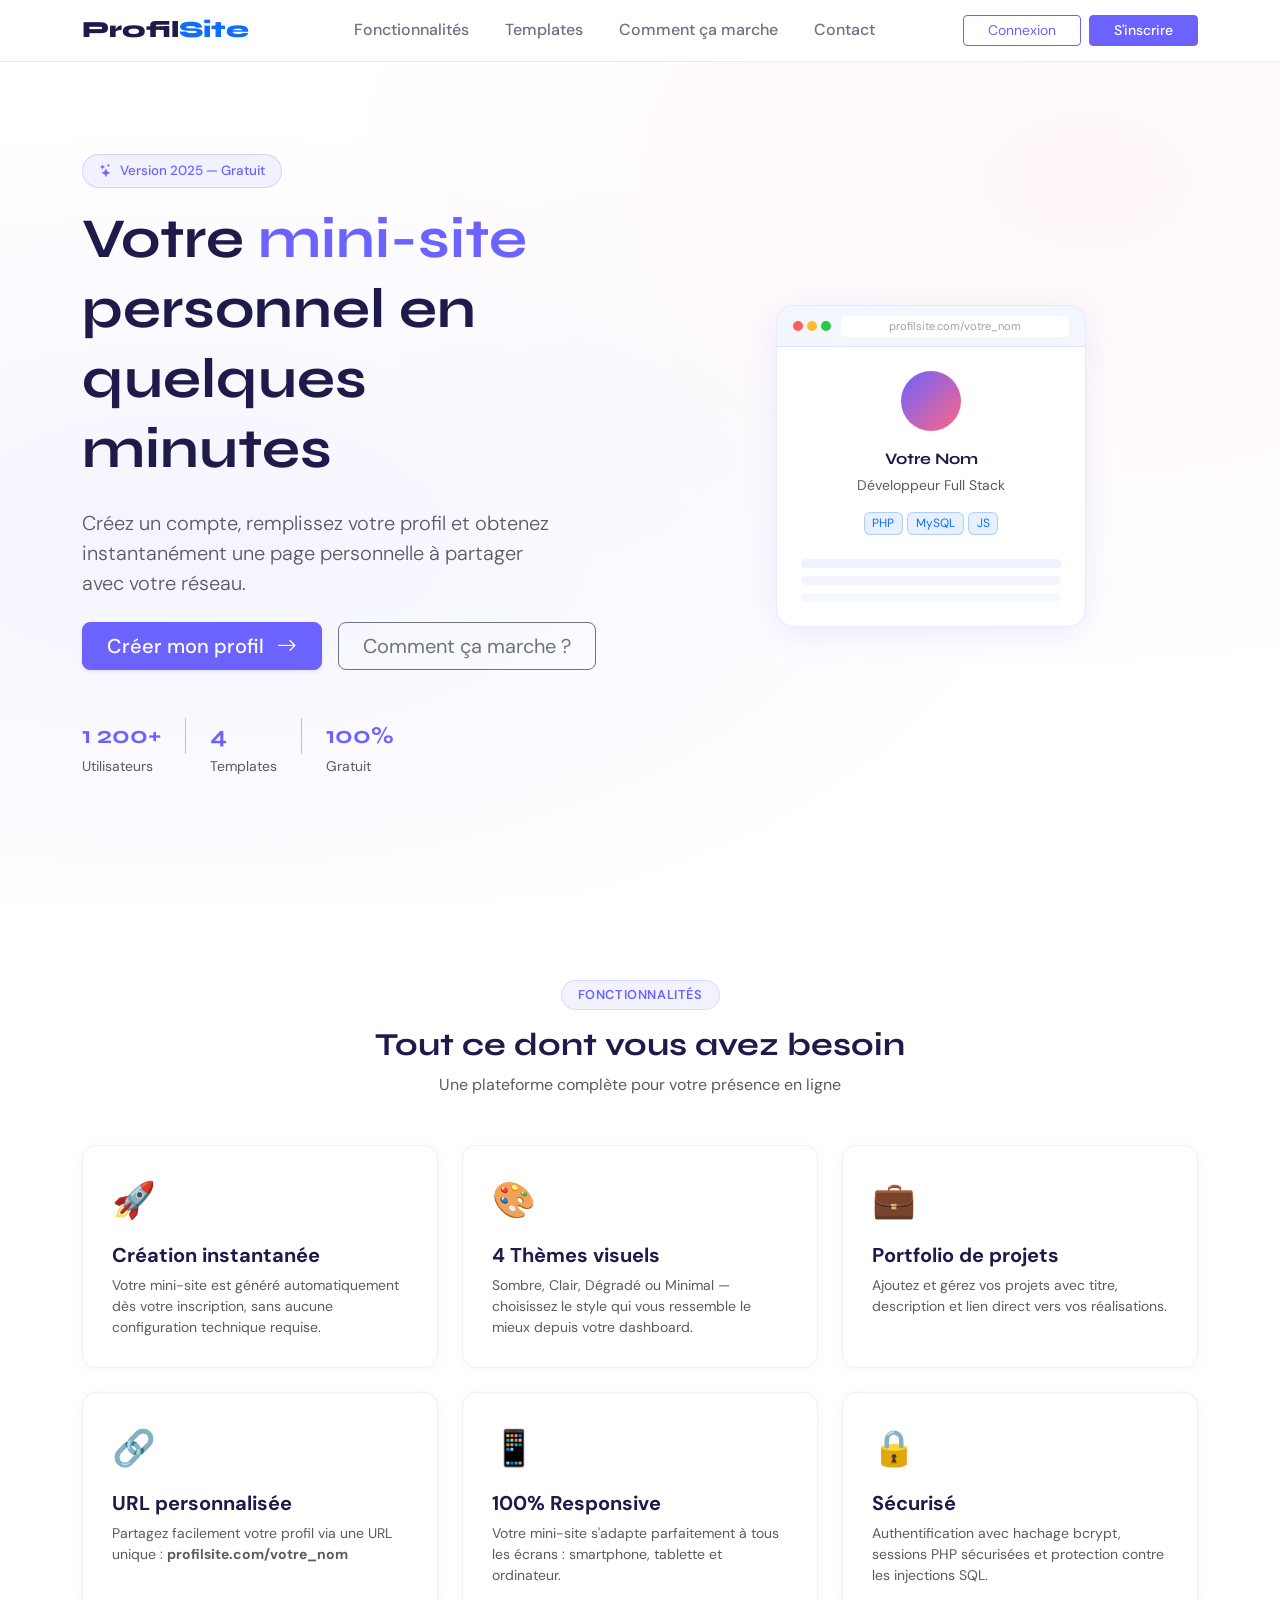
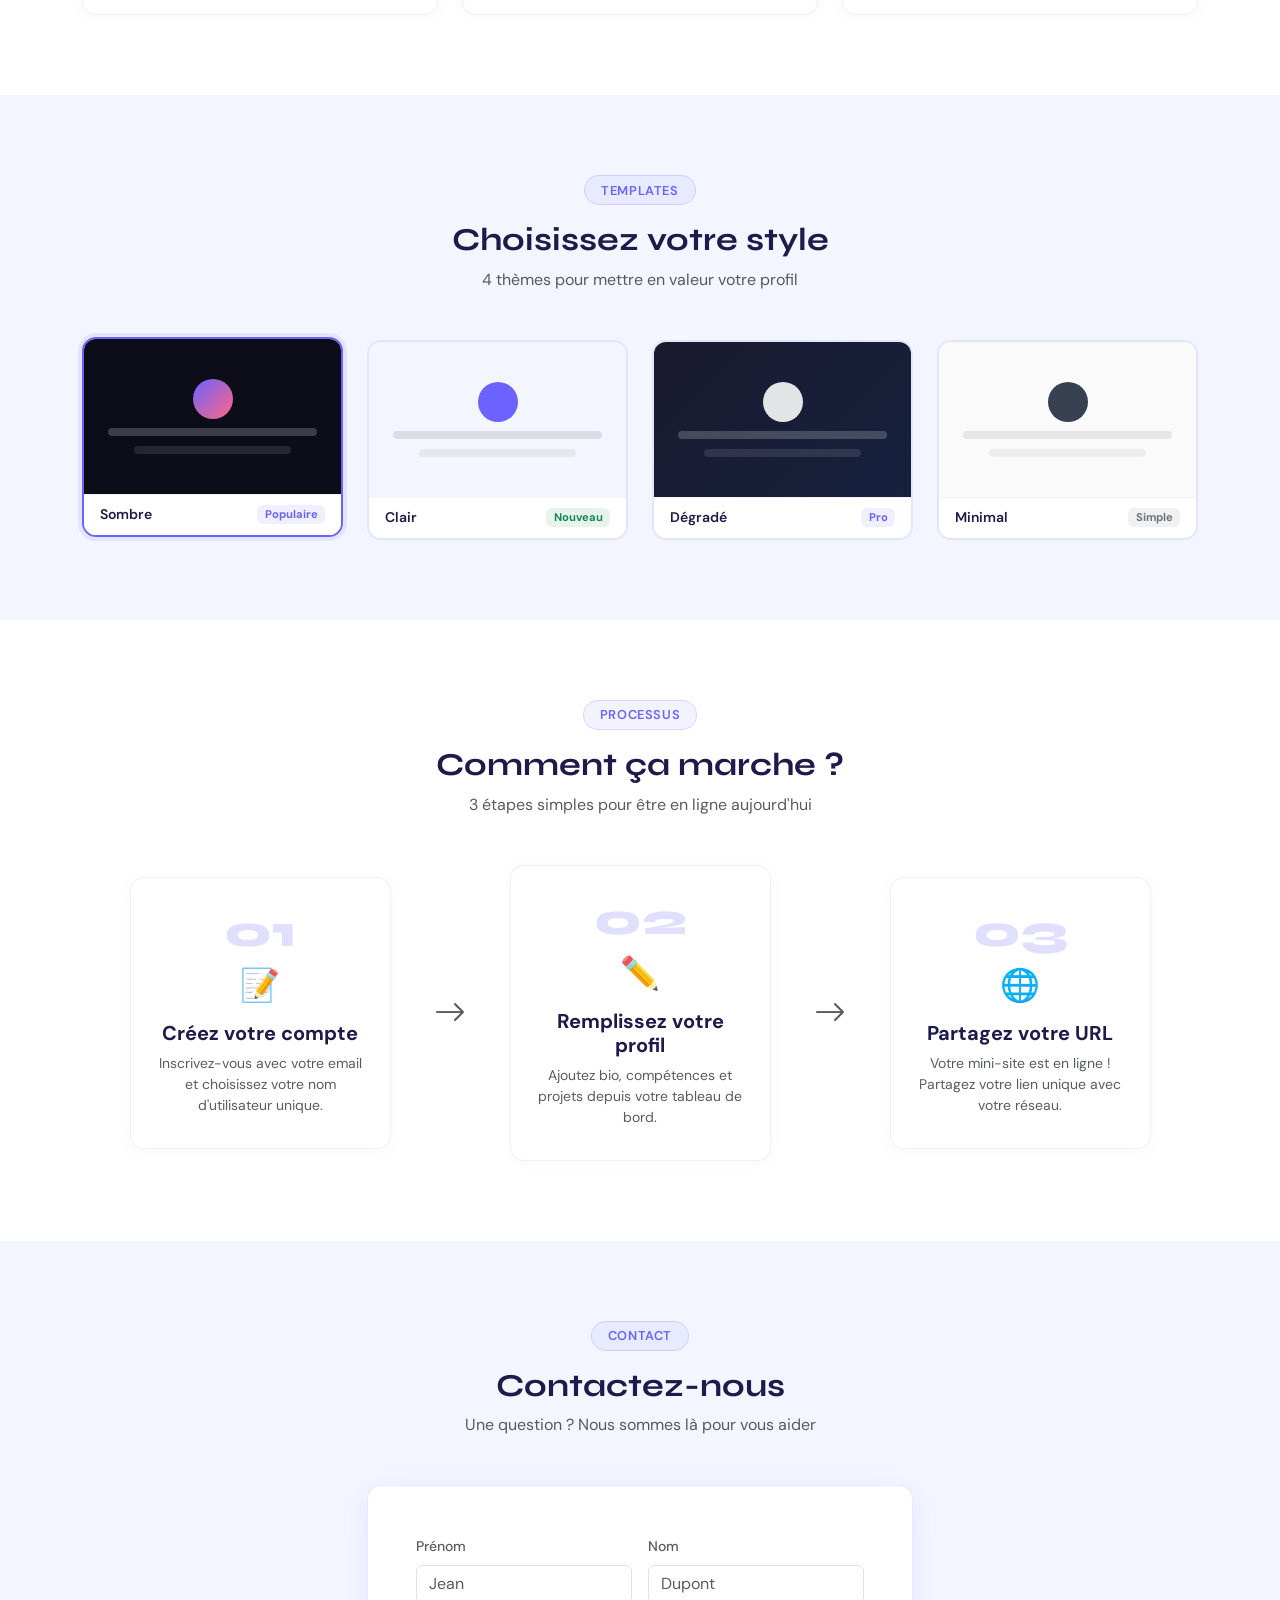
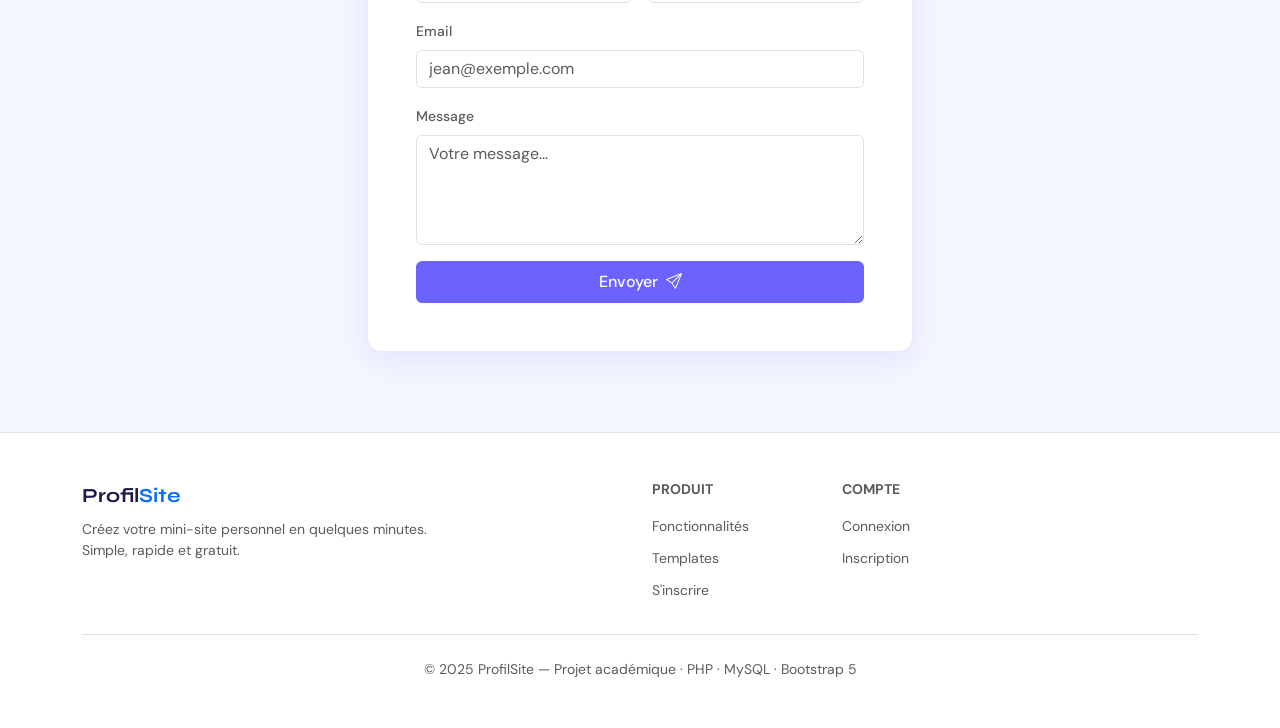
==== frontend/index.html @ 53a65837 "Profilsite" ====
<!DOCTYPE html>
<html lang="fr">
<head>
    <meta charset="UTF-8"/>
    <meta name="viewport" content="width=device-width, initial-scale=1.0"/>
    <title>ProfilSite — Créez votre mini-site personnel</title>

    <!-- Bootstrap 5.3 -->
    <link href="https://cdn.jsdelivr.net/npm/bootstrap@5.3.2/dist/css/bootstrap.min.css" rel="stylesheet"/>
    <!-- Bootstrap Icons -->
    <link href="https://cdn.jsdelivr.net/npm/bootstrap-icons@1.11.3/font/bootstrap-icons.css" rel="stylesheet"/>
    <!-- Google Fonts -->
    <link href="https://fonts.googleapis.com/css2?family=Syne:wght@600;700;800&family=DM+Sans:wght@300;400;500&display=swap" rel="stylesheet"/>
    <!-- Styles personnalisés -->
    <link rel="stylesheet" href="css/style.css"/>
</head>
<body>

<!-- ============================================================
     BARRE DE NAVIGATION
     ============================================================ -->
<nav class="navbar navbar-expand-lg fixed-top" id="navbar">
    <div class="container">

        <a class="navbar-brand font-display" href="index.html">
            Profil<span class="text-primary">Site</span>
        </a>

        <button class="navbar-toggler border-0 shadow-none" type="button"
                data-bs-toggle="collapse" data-bs-target="#navMenu"
                aria-label="Menu">
            <i class="bi bi-list fs-2"></i>
        </button>

        <div class="collapse navbar-collapse" id="navMenu">
            <ul class="navbar-nav mx-auto gap-lg-1">
                <li class="nav-item">
                    <a class="nav-link px-3" href="#fonctionnalites">Fonctionnalités</a>
                </li>
                <li class="nav-item">
                    <a class="nav-link px-3" href="#templates">Templates</a>
                </li>
                <li class="nav-item">
                    <a class="nav-link px-3" href="#comment">Comment ça marche</a>
                </li>
                <li class="nav-item">
                    <a class="nav-link px-3" href="#contact">Contact</a>
                </li>
            </ul>
            <div class="d-flex gap-2 mt-3 mt-lg-0">
                <a href="login.php"    class="btn btn-outline-primary btn-sm px-4">Connexion</a>
                <a href="register.php" class="btn btn-primary          btn-sm px-4">S'inscrire</a>
            </div>
        </div>

    </div>
</nav>

<!-- ============================================================
     SECTION HÉRO
     ============================================================ -->
<section class="hero-section d-flex align-items-center" id="accueil">
    <div class="container">
        <div class="row align-items-center g-5">

            <!-- Texte gauche -->
            <div class="col-lg-6">
                <span class="hero-badge mb-3 d-inline-flex">
                    <i class="bi bi-stars me-2"></i> Version 2025 — Gratuit
                </span>

                <h1 class="display-4 fw-bold font-display mb-4 lh-sm">
                    Votre <em>mini-site</em><br/>personnel en quelques minutes
                </h1>

                <p class="lead text-muted mb-4" style="max-width:480px;">
                    Créez un compte, remplissez votre profil et obtenez instantanément
                    une page personnelle à partager avec votre réseau.
                </p>

                <div class="d-flex gap-3 flex-wrap mb-5">
                    <a href="register.php" class="btn btn-primary btn-lg px-4 shadow-sm">
                        Créer mon profil <i class="bi bi-arrow-right ms-2"></i>
                    </a>
                    <a href="#comment" class="btn btn-outline-secondary btn-lg px-4">
                        Comment ça marche ?
                    </a>
                </div>

                <!-- Statistiques rapides -->
                <div class="d-flex align-items-center gap-4 flex-wrap">
                    <div>
                        <div class="fw-bold fs-4 font-display" style="color:var(--ps-primary);">1 200+</div>
                        <small class="text-muted">Utilisateurs</small>
                    </div>
                    <div class="vr opacity-25" style="height:36px;"></div>
                    <div>
                        <div class="fw-bold fs-4 font-display" style="color:var(--ps-primary);">4</div>
                        <small class="text-muted">Templates</small>
                    </div>
                    <div class="vr opacity-25" style="height:36px;"></div>
                    <div>
                        <div class="fw-bold fs-4 font-display" style="color:var(--ps-primary);">100%</div>
                        <small class="text-muted">Gratuit</small>
                    </div>
                </div>
            </div>

            <!-- Maquette animée droite -->
            <div class="col-lg-6 d-none d-lg-flex justify-content-center">
                <div class="mockup-card">
                    <!-- Barre du navigateur -->
                    <div class="mockup-topbar">
                        <span class="dot dot-red"></span>
                        <span class="dot dot-yellow"></span>
                        <span class="dot dot-green"></span>
                        <span class="mockup-url">profilsite.com/votre_nom</span>
                    </div>
                    <!-- Contenu simulé du profil -->
                    <div class="p-4 text-center">
                        <div class="mockup-avatar mb-3"></div>
                        <div class="fw-bold font-display mb-1">Votre Nom</div>
                        <div class="text-muted small mb-3">Développeur Full Stack</div>
                        <div class="d-flex gap-1 justify-content-center flex-wrap mb-4">
                            <span class="badge bg-primary bg-opacity-10 text-primary border border-primary border-opacity-25 fw-normal">PHP</span>
                            <span class="badge bg-primary bg-opacity-10 text-primary border border-primary border-opacity-25 fw-normal">MySQL</span>
                            <span class="badge bg-primary bg-opacity-10 text-primary border border-primary border-opacity-25 fw-normal">JS</span>
                        </div>
                        <div class="mockup-bar mb-2"></div>
                        <div class="mockup-bar mb-2 opacity-75"></div>
                        <div class="mockup-bar opacity-50"></div>
                    </div>
                </div>
            </div>

        </div>
    </div>
</section>

<!-- ============================================================
     SECTION FONCTIONNALITÉS
     ============================================================ -->
<section class="py-section" id="fonctionnalites">
    <div class="container">

        <div class="text-center mb-5">
            <span class="section-tag">Fonctionnalités</span>
            <h2 class="fw-bold font-display mt-3 mb-2">Tout ce dont vous avez besoin</h2>
            <p class="text-muted">Une plateforme complète pour votre présence en ligne</p>
        </div>

        <div class="row g-4">
            <div class="col-md-6 col-lg-4">
                <div class="feature-card h-100">
                    <span class="feature-icon">🚀</span>
                    <h5 class="fw-bold mb-2">Création instantanée</h5>
                    <p class="text-muted small mb-0">
                        Votre mini-site est généré automatiquement dès votre inscription,
                        sans aucune configuration technique requise.
                    </p>
                </div>
            </div>
            <div class="col-md-6 col-lg-4">
                <div class="feature-card h-100">
                    <span class="feature-icon">🎨</span>
                    <h5 class="fw-bold mb-2">4 Thèmes visuels</h5>
                    <p class="text-muted small mb-0">
                        Sombre, Clair, Dégradé ou Minimal — choisissez le style
                        qui vous ressemble le mieux depuis votre dashboard.
                    </p>
                </div>
            </div>
            <div class="col-md-6 col-lg-4">
                <div class="feature-card h-100">
                    <span class="feature-icon">💼</span>
                    <h5 class="fw-bold mb-2">Portfolio de projets</h5>
                    <p class="text-muted small mb-0">
                        Ajoutez et gérez vos projets avec titre, description
                        et lien direct vers vos réalisations.
                    </p>
                </div>
            </div>
            <div class="col-md-6 col-lg-4">
                <div class="feature-card h-100">
                    <span class="feature-icon">🔗</span>
                    <h5 class="fw-bold mb-2">URL personnalisée</h5>
                    <p class="text-muted small mb-0">
                        Partagez facilement votre profil via une URL unique :
                        <strong>profilsite.com/votre_nom</strong>
                    </p>
                </div>
            </div>
            <div class="col-md-6 col-lg-4">
                <div class="feature-card h-100">
                    <span class="feature-icon">📱</span>
                    <h5 class="fw-bold mb-2">100% Responsive</h5>
                    <p class="text-muted small mb-0">
                        Votre mini-site s'adapte parfaitement à tous les écrans :
                        smartphone, tablette et ordinateur.
                    </p>
                </div>
            </div>
            <div class="col-md-6 col-lg-4">
                <div class="feature-card h-100">
                    <span class="feature-icon">🔒</span>
                    <h5 class="fw-bold mb-2">Sécurisé</h5>
                    <p class="text-muted small mb-0">
                        Authentification avec hachage bcrypt, sessions PHP sécurisées
                        et protection contre les injections SQL.
                    </p>
                </div>
            </div>
        </div>

    </div>
</section>

<!-- ============================================================
     SECTION TEMPLATES
     ============================================================ -->
<section class="py-section bg-light-ps" id="templates">
    <div class="container">

        <div class="text-center mb-5">
            <span class="section-tag">Templates</span>
            <h2 class="fw-bold font-display mt-3 mb-2">Choisissez votre style</h2>
            <p class="text-muted">4 thèmes pour mettre en valeur votre profil</p>
        </div>

        <div class="row g-4 justify-content-center">

            <!-- Thème Sombre -->
            <div class="col-6 col-md-3">
                <div class="template-card active">
                    <div class="tpl-preview" style="background:#0D0D1A;">
                        <div class="tpl-dot" style="background:linear-gradient(135deg,#6C63FF,#FF6584);"></div>
                        <div class="tpl-line" style="background:rgba(255,255,255,0.2);"></div>
                        <div class="tpl-line w-75" style="background:rgba(255,255,255,0.1);"></div>
                    </div>
                    <div class="template-footer">
                        <span class="fw-semibold small">Sombre</span>
                        <span class="badge" style="background:rgba(108,99,255,.1);color:#6C63FF;font-size:.7rem;">Populaire</span>
                    </div>
                </div>
            </div>

            <!-- Thème Clair -->
            <div class="col-6 col-md-3">
                <div class="template-card">
                    <div class="tpl-preview" style="background:#F4F6FF;">
                        <div class="tpl-dot" style="background:#6C63FF;"></div>
                        <div class="tpl-line" style="background:rgba(0,0,0,0.1);"></div>
                        <div class="tpl-line w-75" style="background:rgba(0,0,0,0.06);"></div>
                    </div>
                    <div class="template-footer">
                        <span class="fw-semibold small">Clair</span>
                        <span class="badge bg-success bg-opacity-10 text-success" style="font-size:.7rem;">Nouveau</span>
                    </div>
                </div>
            </div>

            <!-- Thème Dégradé -->
            <div class="col-6 col-md-3">
                <div class="template-card">
                    <div class="tpl-preview" style="background:linear-gradient(135deg,#1a1a2e,#16213e);">
                        <div class="tpl-dot" style="background:rgba(255,255,255,0.88);"></div>
                        <div class="tpl-line" style="background:rgba(255,255,255,0.2);"></div>
                        <div class="tpl-line w-75" style="background:rgba(255,255,255,0.1);"></div>
                    </div>
                    <div class="template-footer">
                        <span class="fw-semibold small">Dégradé</span>
                        <span class="badge" style="background:rgba(108,99,255,.1);color:#6C63FF;font-size:.7rem;">Pro</span>
                    </div>
                </div>
            </div>

            <!-- Thème Minimal -->
            <div class="col-6 col-md-3">
                <div class="template-card">
                    <div class="tpl-preview" style="background:#FAFAFA;">
                        <div class="tpl-dot" style="background:#374151;"></div>
                        <div class="tpl-line" style="background:rgba(0,0,0,0.08);"></div>
                        <div class="tpl-line w-75" style="background:rgba(0,0,0,0.05);"></div>
                    </div>
                    <div class="template-footer">
                        <span class="fw-semibold small">Minimal</span>
                        <span class="badge bg-secondary bg-opacity-10 text-secondary" style="font-size:.7rem;">Simple</span>
                    </div>
                </div>
            </div>

        </div>
    </div>
</section>

<!-- ============================================================
     SECTION COMMENT ÇA MARCHE
     ============================================================ -->
<section class="py-section" id="comment">
    <div class="container">

        <div class="text-center mb-5">
            <span class="section-tag">Processus</span>
            <h2 class="fw-bold font-display mt-3 mb-2">Comment ça marche ?</h2>
            <p class="text-muted">3 étapes simples pour être en ligne aujourd'hui</p>
        </div>

        <div class="row g-4 justify-content-center align-items-center">

            <div class="col-md-3">
                <div class="step-card">
                    <div class="step-number">01</div>
                    <span class="step-icon">📝</span>
                    <h5 class="fw-bold mb-2">Créez votre compte</h5>
                    <p class="text-muted small mb-0">
                        Inscrivez-vous avec votre email et choisissez votre
                        nom d'utilisateur unique.
                    </p>
                </div>
            </div>

            <!-- Flèche séparatrice -->
            <div class="col-md-1 text-center d-none d-md-flex justify-content-center align-items-center">
                <i class="bi bi-arrow-right fs-2 text-muted opacity-40"></i>
            </div>

            <div class="col-md-3">
                <div class="step-card">
                    <div class="step-number">02</div>
                    <span class="step-icon">✏️</span>
                    <h5 class="fw-bold mb-2">Remplissez votre profil</h5>
                    <p class="text-muted small mb-0">
                        Ajoutez bio, compétences et projets depuis
                        votre tableau de bord.
                    </p>
                </div>
            </div>

            <div class="col-md-1 text-center d-none d-md-flex justify-content-center align-items-center">
                <i class="bi bi-arrow-right fs-2 text-muted opacity-40"></i>
            </div>

            <div class="col-md-3">
                <div class="step-card">
                    <div class="step-number">03</div>
                    <span class="step-icon">🌐</span>
                    <h5 class="fw-bold mb-2">Partagez votre URL</h5>
                    <p class="text-muted small mb-0">
                        Votre mini-site est en ligne ! Partagez votre
                        lien unique avec votre réseau.
                    </p>
                </div>
            </div>

        </div>
    </div>
</section>

<!-- ============================================================
     SECTION CONTACT
     ============================================================ -->
<section class="py-section bg-light-ps" id="contact">
    <div class="container">

        <div class="text-center mb-5">
            <span class="section-tag">Contact</span>
            <h2 class="fw-bold font-display mt-3 mb-2">Contactez-nous</h2>
            <p class="text-muted">Une question ? Nous sommes là pour vous aider</p>
        </div>

        <div class="row justify-content-center">
            <div class="col-lg-6">
                <div class="contact-card p-4 p-lg-5">
                    <form id="formContact" novalidate>
                        <div class="row g-3">
                            <div class="col-sm-6">
                                <label class="form-label small fw-medium text-muted">Prénom</label>
                                <input type="text" class="form-control" placeholder="Jean" required/>
                            </div>
                            <div class="col-sm-6">
                                <label class="form-label small fw-medium text-muted">Nom</label>
                                <input type="text" class="form-control" placeholder="Dupont" required/>
                            </div>
                            <div class="col-12">
                                <label class="form-label small fw-medium text-muted">Email</label>
                                <input type="email" class="form-control"
                                       placeholder="jean@exemple.com" required/>
                            </div>
                            <div class="col-12">
                                <label class="form-label small fw-medium text-muted">Message</label>
                                <textarea class="form-control" rows="4"
                                          placeholder="Votre message..." required></textarea>
                            </div>
                            <div class="col-12">
                                <button type="submit" class="btn btn-primary w-100 py-2">
                                    Envoyer <i class="bi bi-send ms-1"></i>
                                </button>
                            </div>
                        </div>
                    </form>
                </div>
            </div>
        </div>

    </div>
</section>

<!-- ============================================================
     PIED DE PAGE
     ============================================================ -->
<footer class="py-5 bg-white border-top">
    <div class="container">
        <div class="row g-4 mb-4">
            <div class="col-lg-4">
                <div class="fw-bold fs-5 font-display mb-2">
                    Profil<span class="text-primary">Site</span>
                </div>
                <p class="text-muted small mb-0">
                    Créez votre mini-site personnel en quelques minutes.
                    Simple, rapide et gratuit.
                </p>
            </div>
            <div class="col-6 col-lg-2 offset-lg-2">
                <h6 class="fw-bold small text-uppercase text-muted mb-3">Produit</h6>
                <ul class="list-unstyled mb-0">
                    <li class="mb-2"><a href="#fonctionnalites" class="text-muted small text-decoration-none">Fonctionnalités</a></li>
                    <li class="mb-2"><a href="#templates"       class="text-muted small text-decoration-none">Templates</a></li>
                    <li class="mb-2"><a href="register.php"     class="text-muted small text-decoration-none">S'inscrire</a></li>
                </ul>
            </div>
            <div class="col-6 col-lg-2">
                <h6 class="fw-bold small text-uppercase text-muted mb-3">Compte</h6>
                <ul class="list-unstyled mb-0">
                    <li class="mb-2"><a href="login.php"    class="text-muted small text-decoration-none">Connexion</a></li>
                    <li class="mb-2"><a href="register.php" class="text-muted small text-decoration-none">Inscription</a></li>
                </ul>
            </div>
        </div>
        <div class="border-top pt-4">
            <p class="text-muted small text-center mb-0">
                © 2025 ProfilSite — Projet académique · PHP · MySQL · Bootstrap 5
            </p>
        </div>
    </div>
</footer>

<!-- Bootstrap JS Bundle -->
<script src="https://cdn.jsdelivr.net/npm/bootstrap@5.3.2/dist/js/bootstrap.bundle.min.js"></script>
<script src="js/main.js"></script>
</body>
</html>
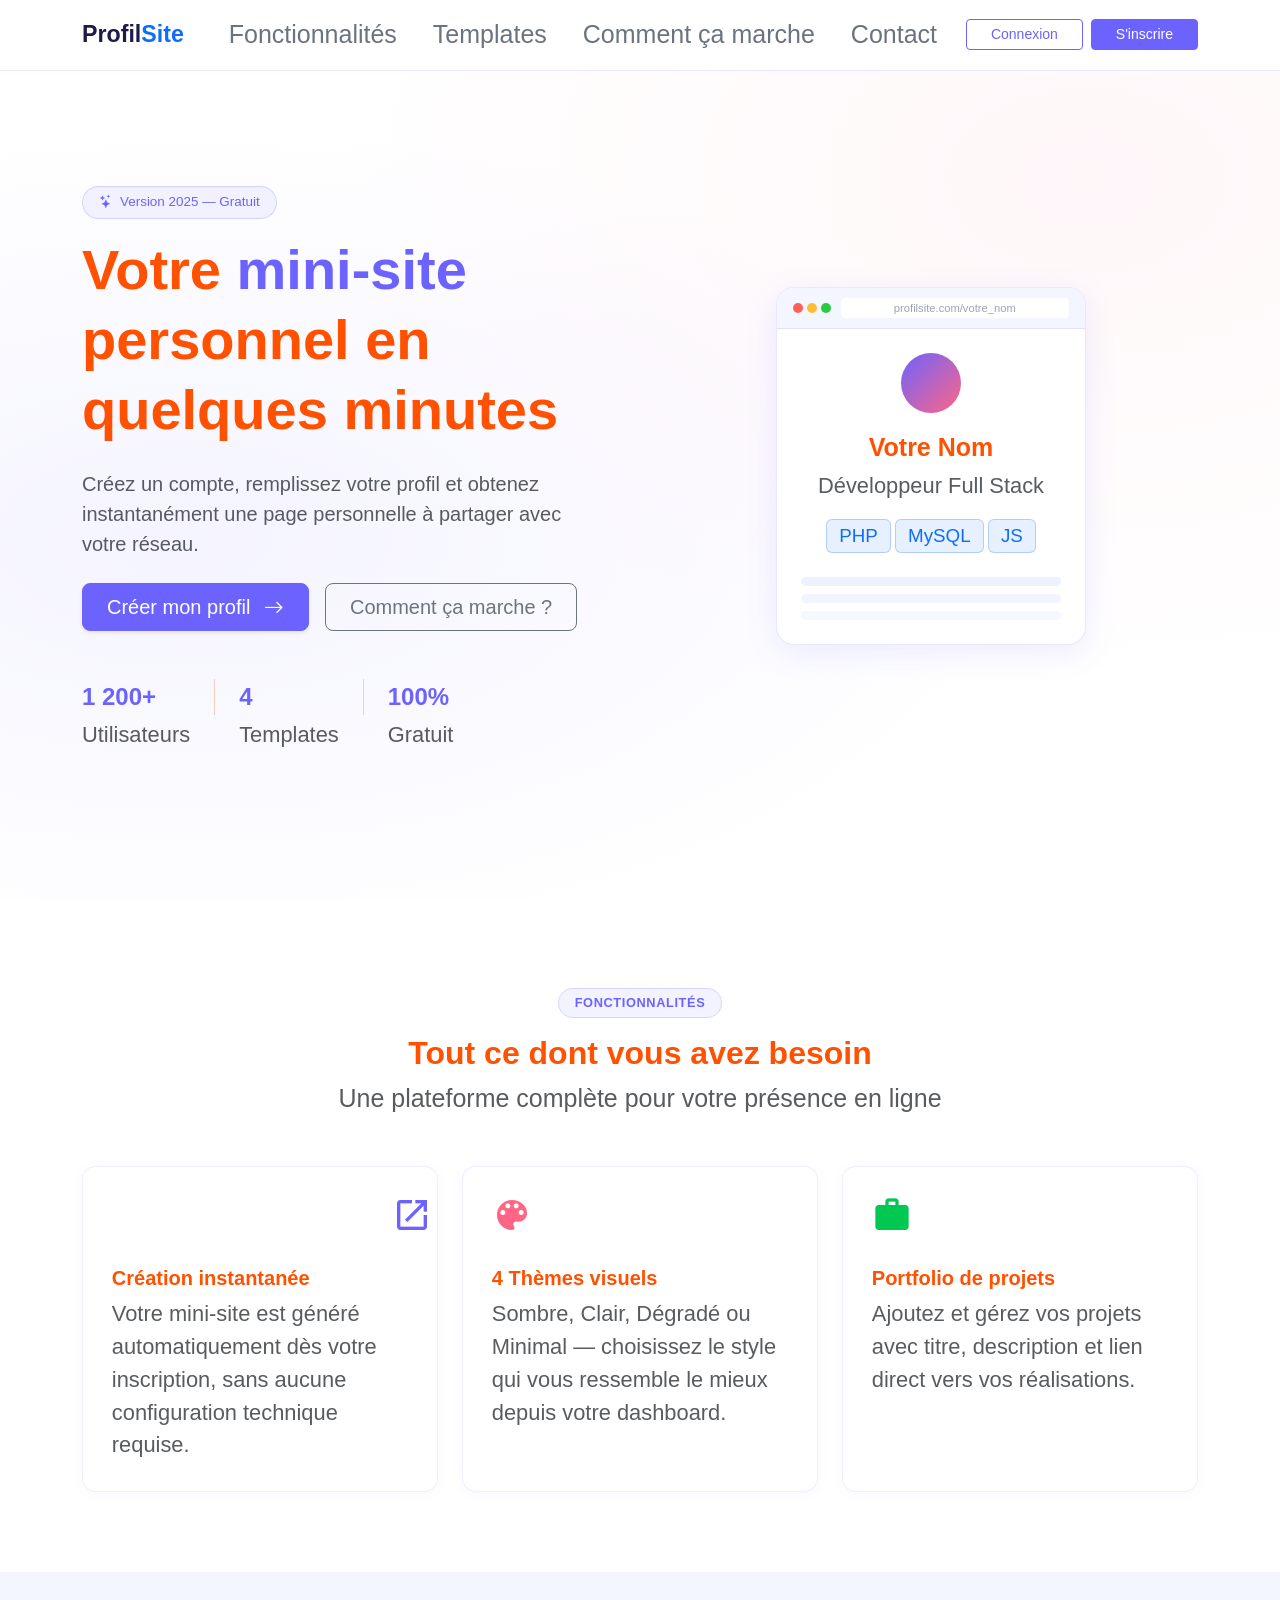
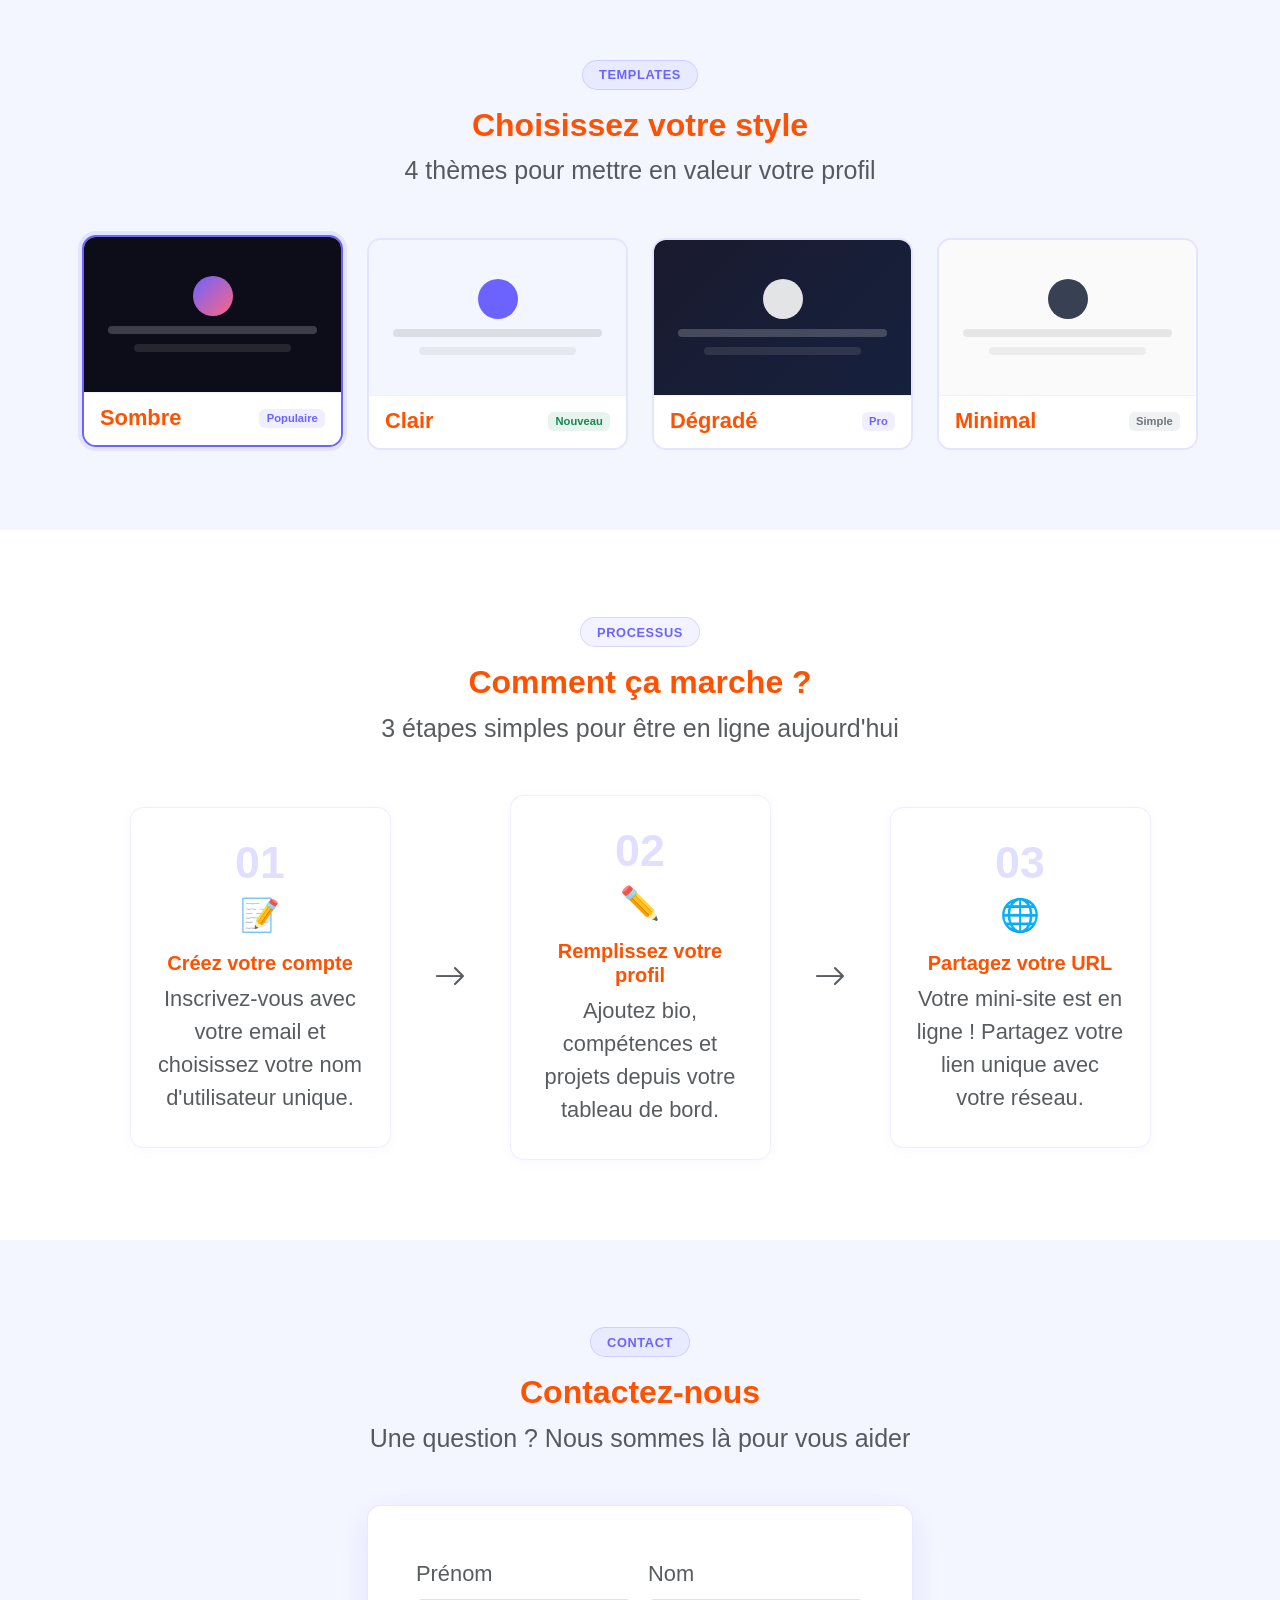
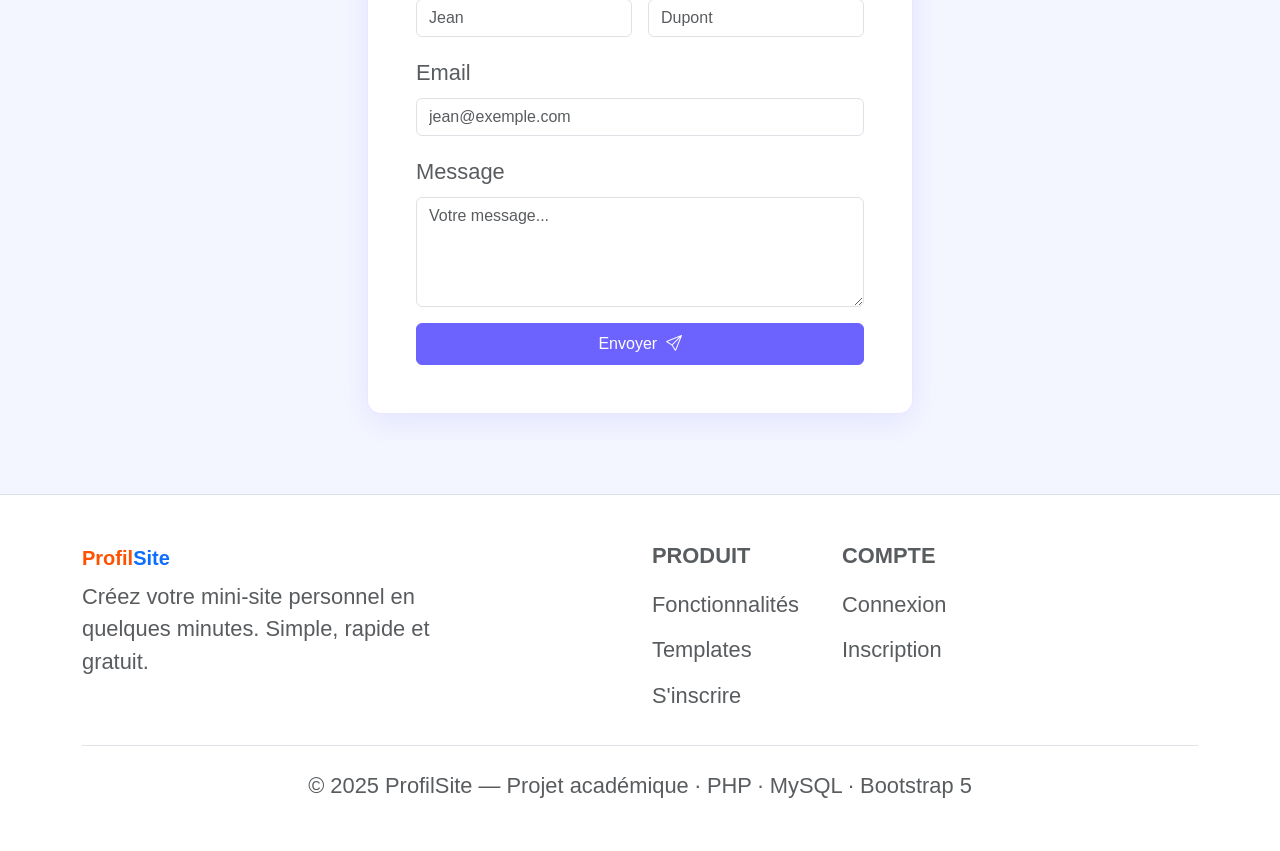
==== commit 6d1b810a: "Mise à jour du projet avec les nouvelles modifications" ====
--- a/frontend/index.html
+++ b/frontend/index.html
@@ -10,7 +10,8 @@
     <!-- Bootstrap Icons -->
     <link href="https://cdn.jsdelivr.net/npm/bootstrap-icons@1.11.3/font/bootstrap-icons.css" rel="stylesheet"/>
     <!-- Google Fonts -->
-    <link href="https://fonts.googleapis.com/css2?family=Syne:wght@600;700;800&family=DM+Sans:wght@300;400;500&display=swap" rel="stylesheet"/>
+    <link href="https://fonts.googleapis.com/css2?family=Roboto:wght@400;700&display=swap" rel="stylesheet">
+    <link href="https://fonts.googleapis.com/icon?family=Material+Icons" rel="stylesheet">
     <!-- Styles personnalisés -->
     <link rel="stylesheet" href="css/style.css"/>
 </head>
@@ -150,66 +151,44 @@
         </div>
 
         <div class="row g-4">
-            <div class="col-md-6 col-lg-4">
-                <div class="feature-card h-100">
-                    <span class="feature-icon">🚀</span>
-                    <h5 class="fw-bold mb-2">Création instantanée</h5>
-                    <p class="text-muted small mb-0">
-                        Votre mini-site est généré automatiquement dès votre inscription,
-                        sans aucune configuration technique requise.
-                    </p>
-                </div>
-            </div>
-            <div class="col-md-6 col-lg-4">
-                <div class="feature-card h-100">
-                    <span class="feature-icon">🎨</span>
-                    <h5 class="fw-bold mb-2">4 Thèmes visuels</h5>
-                    <p class="text-muted small mb-0">
-                        Sombre, Clair, Dégradé ou Minimal — choisissez le style
-                        qui vous ressemble le mieux depuis votre dashboard.
-                    </p>
-                </div>
-            </div>
-            <div class="col-md-6 col-lg-4">
-                <div class="feature-card h-100">
-                    <span class="feature-icon">💼</span>
-                    <h5 class="fw-bold mb-2">Portfolio de projets</h5>
-                    <p class="text-muted small mb-0">
-                        Ajoutez et gérez vos projets avec titre, description
-                        et lien direct vers vos réalisations.
-                    </p>
-                </div>
-            </div>
-            <div class="col-md-6 col-lg-4">
-                <div class="feature-card h-100">
-                    <span class="feature-icon">🔗</span>
-                    <h5 class="fw-bold mb-2">URL personnalisée</h5>
-                    <p class="text-muted small mb-0">
-                        Partagez facilement votre profil via une URL unique :
-                        <strong>profilsite.com/votre_nom</strong>
-                    </p>
-                </div>
-            </div>
-            <div class="col-md-6 col-lg-4">
-                <div class="feature-card h-100">
-                    <span class="feature-icon">📱</span>
-                    <h5 class="fw-bold mb-2">100% Responsive</h5>
-                    <p class="text-muted small mb-0">
-                        Votre mini-site s'adapte parfaitement à tous les écrans :
-                        smartphone, tablette et ordinateur.
-                    </p>
-                </div>
-            </div>
-            <div class="col-md-6 col-lg-4">
-                <div class="feature-card h-100">
-                    <span class="feature-icon">🔒</span>
-                    <h5 class="fw-bold mb-2">Sécurisé</h5>
-                    <p class="text-muted small mb-0">
-                        Authentification avec hachage bcrypt, sessions PHP sécurisées
-                        et protection contre les injections SQL.
-                    </p>
-                </div>
-            </div>
+           <div class="col-md-6 col-lg-4">
+    <div class="feature-card h-100">
+        <span class="feature-icon">
+            <span class="material-icons" style="font-size:40px; color:#6C63FF;">rocket_launch</span>
+        </span>
+        <h5 class="fw-bold mb-2">Création instantanée</h5>
+        <p class="text-muted small mb-0">
+            Votre mini-site est généré automatiquement dès votre inscription,
+            sans aucune configuration technique requise.
+        </p>
+    </div>
+</div>
+
+<div class="col-md-6 col-lg-4">
+    <div class="feature-card h-100">
+        <span class="feature-icon">
+            <span class="material-icons" style="font-size:40px; color:#FF6584;">palette</span>
+        </span>
+        <h5 class="fw-bold mb-2">4 Thèmes visuels</h5>
+        <p class="text-muted small mb-0">
+            Sombre, Clair, Dégradé ou Minimal — choisissez le style
+            qui vous ressemble le mieux depuis votre dashboard.
+        </p>
+    </div>
+</div>
+
+<div class="col-md-6 col-lg-4">
+    <div class="feature-card h-100">
+        <span class="feature-icon">
+            <span class="material-icons" style="font-size:40px; color:#00C851;">work</span>
+        </span>
+        <h5 class="fw-bold mb-2">Portfolio de projets</h5>
+        <p class="text-muted small mb-0">
+            Ajoutez et gérez vos projets avec titre, description
+            et lien direct vers vos réalisations.
+        </p>
+    </div>
+</div>
         </div>
 
     </div>
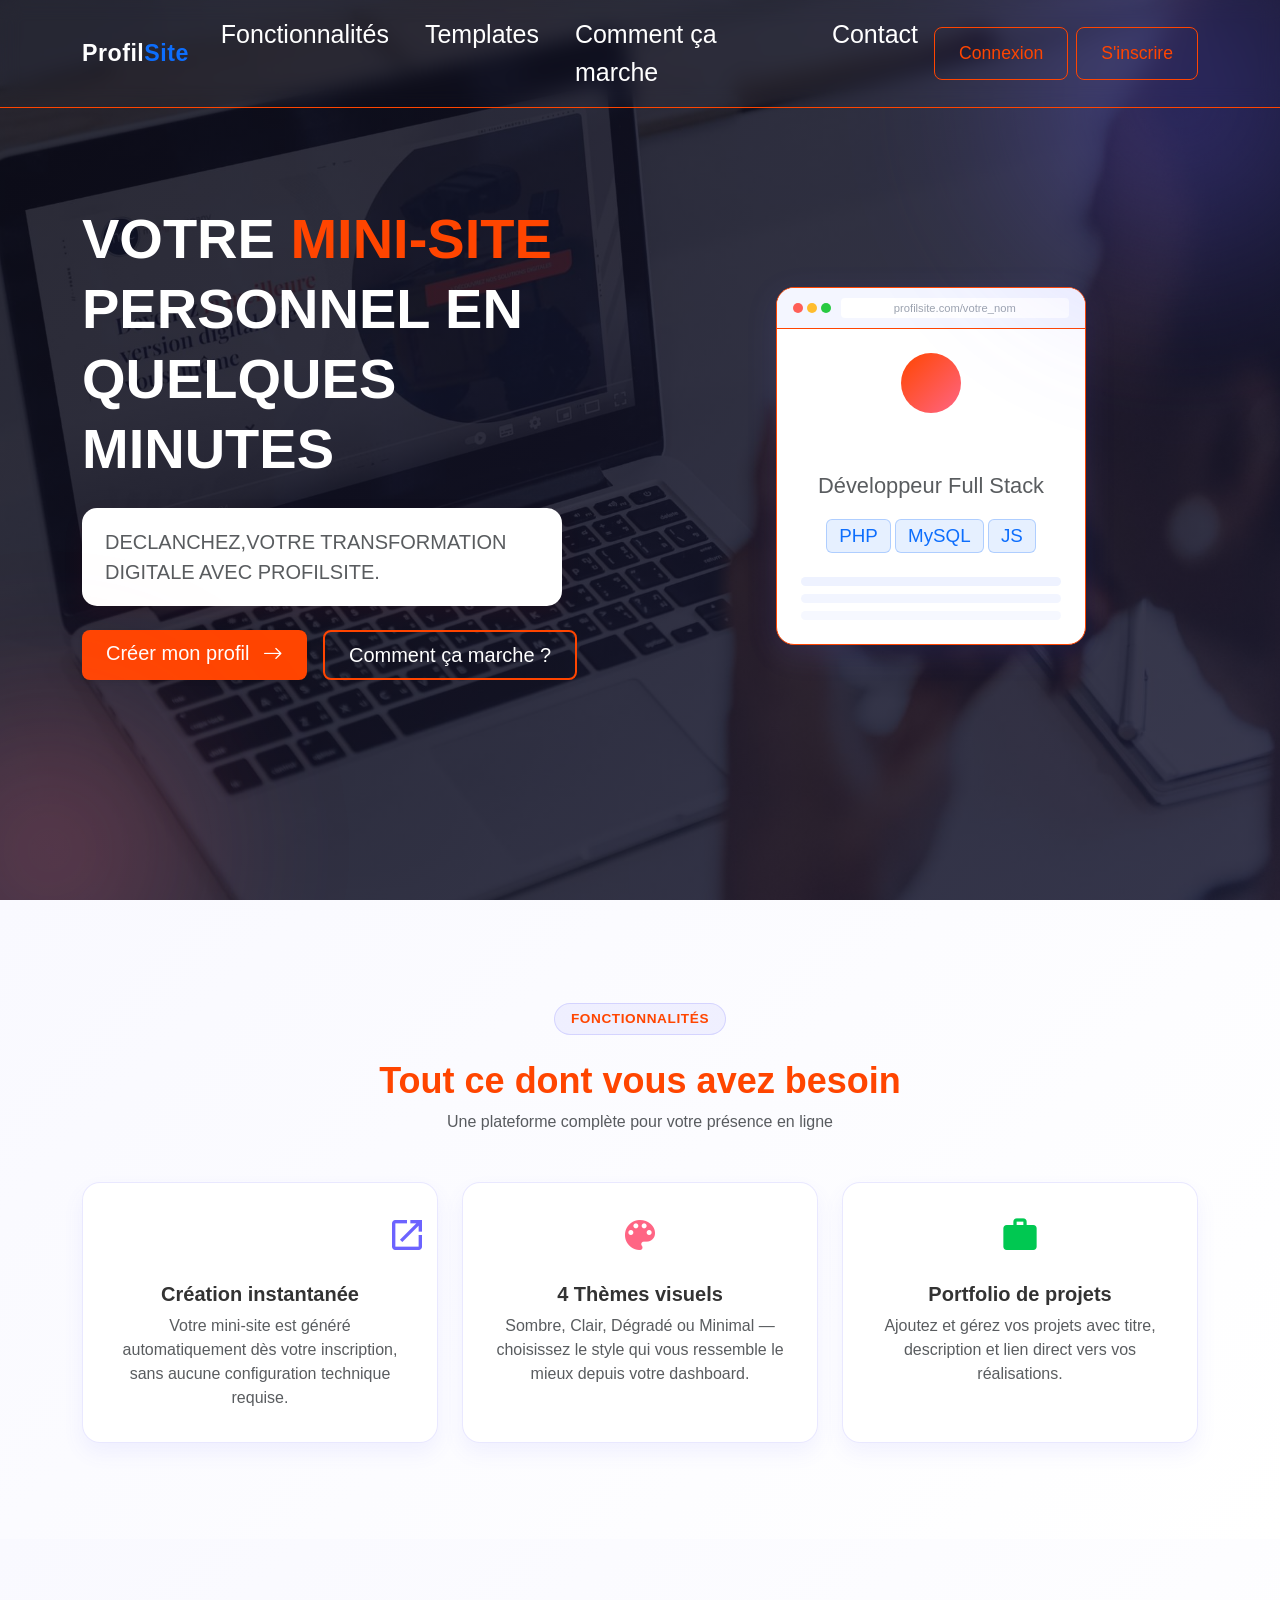
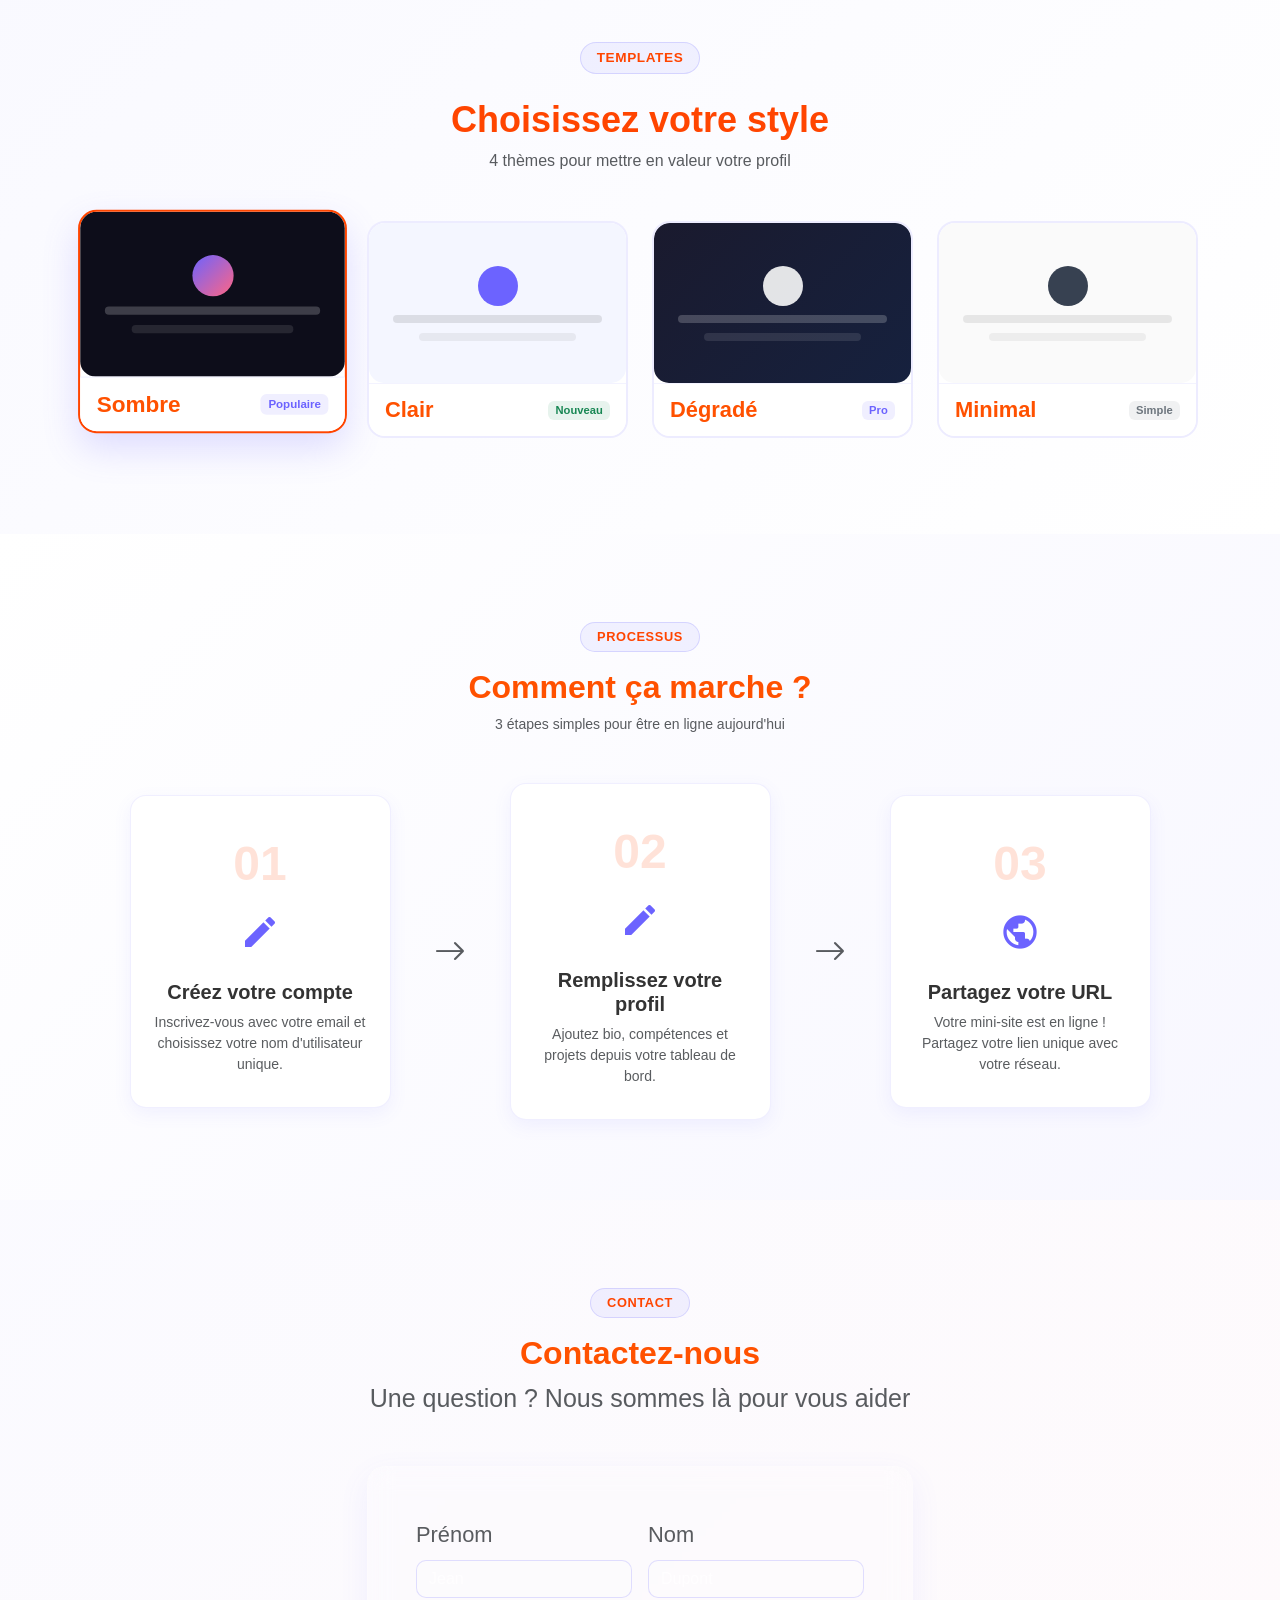
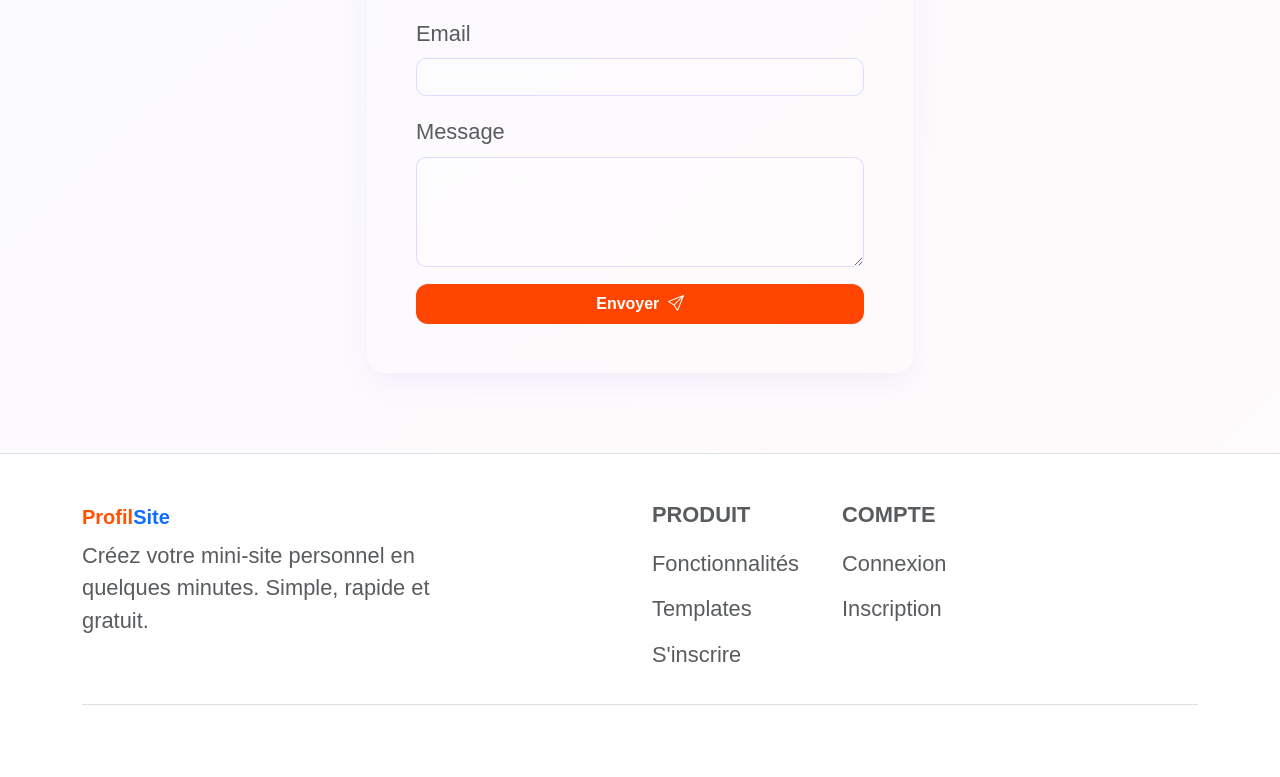
==== commit ed5ce5ac: "Mise à jour du projet avec les nouvelles modifications" ====
--- a/frontend/index.html
+++ b/frontend/index.html
@@ -11,6 +11,7 @@
     <link href="https://cdn.jsdelivr.net/npm/bootstrap-icons@1.11.3/font/bootstrap-icons.css" rel="stylesheet"/>
     <!-- Google Fonts -->
     <link href="https://fonts.googleapis.com/css2?family=Roboto:wght@400;700&display=swap" rel="stylesheet">
+    <link href="https://fonts.googleapis.com/icon?family=Material+Icons" rel="stylesheet">
     <link href="https://fonts.googleapis.com/icon?family=Material+Icons" rel="stylesheet">
     <!-- Styles personnalisés -->
     <link rel="stylesheet" href="css/style.css"/>
@@ -50,7 +51,7 @@
             </ul>
             <div class="d-flex gap-2 mt-3 mt-lg-0">
                 <a href="login.php"    class="btn btn-outline-primary btn-sm px-4">Connexion</a>
-                <a href="register.php" class="btn btn-primary          btn-sm px-4">S'inscrire</a>
+                <a href="register.php" class="btn btn-outline-primary btn-sm px-4">S'inscrire</a>
             </div>
         </div>
 
@@ -66,17 +67,13 @@
 
             <!-- Texte gauche -->
             <div class="col-lg-6">
-                <span class="hero-badge mb-3 d-inline-flex">
-                    <i class="bi bi-stars me-2"></i> Version 2025 — Gratuit
-                </span>
 
                 <h1 class="display-4 fw-bold font-display mb-4 lh-sm">
-                    Votre <em>mini-site</em><br/>personnel en quelques minutes
+                    VOTRE <em>MINI-SITE</em><br/>PERSONNEL EN QUELQUES MINUTES 
                 </h1>
 
                 <p class="lead text-muted mb-4" style="max-width:480px;">
-                    Créez un compte, remplissez votre profil et obtenez instantanément
-                    une page personnelle à partager avec votre réseau.
+                    DECLANCHEZ,VOTRE TRANSFORMATION DIGITALE AVEC PROFILSITE.
                 </p>
 
                 <div class="d-flex gap-3 flex-wrap mb-5">
@@ -90,20 +87,7 @@
 
                 <!-- Statistiques rapides -->
                 <div class="d-flex align-items-center gap-4 flex-wrap">
-                    <div>
-                        <div class="fw-bold fs-4 font-display" style="color:var(--ps-primary);">1 200+</div>
-                        <small class="text-muted">Utilisateurs</small>
-                    </div>
-                    <div class="vr opacity-25" style="height:36px;"></div>
-                    <div>
-                        <div class="fw-bold fs-4 font-display" style="color:var(--ps-primary);">4</div>
-                        <small class="text-muted">Templates</small>
-                    </div>
-                    <div class="vr opacity-25" style="height:36px;"></div>
-                    <div>
-                        <div class="fw-bold fs-4 font-display" style="color:var(--ps-primary);">100%</div>
-                        <small class="text-muted">Gratuit</small>
-                    </div>
+
                 </div>
             </div>
 
@@ -289,7 +273,9 @@
             <div class="col-md-3">
                 <div class="step-card">
                     <div class="step-number">01</div>
-                    <span class="step-icon">📝</span>
+                    <span class="step-icon">
+                     <span class="material-icons">edit</span>
+                    </span>
                     <h5 class="fw-bold mb-2">Créez votre compte</h5>
                     <p class="text-muted small mb-0">
                         Inscrivez-vous avec votre email et choisissez votre
@@ -306,7 +292,9 @@
             <div class="col-md-3">
                 <div class="step-card">
                     <div class="step-number">02</div>
-                    <span class="step-icon">✏️</span>
+                    <span class="step-icon">
+                    <span class="material-icons">edit</span>
+                    </span>
                     <h5 class="fw-bold mb-2">Remplissez votre profil</h5>
                     <p class="text-muted small mb-0">
                         Ajoutez bio, compétences et projets depuis
@@ -322,7 +310,9 @@
             <div class="col-md-3">
                 <div class="step-card">
                     <div class="step-number">03</div>
-                    <span class="step-icon">🌐</span>
+                    <span class="step-icon">
+                    <span class="material-icons">public</span>
+                    </span>
                     <h5 class="fw-bold mb-2">Partagez votre URL</h5>
                     <p class="text-muted small mb-0">
                         Votre mini-site est en ligne ! Partagez votre
@@ -335,9 +325,7 @@
     </div>
 </section>
 
-<!-- ============================================================
-     SECTION CONTACT
-     ============================================================ -->
+<!-- SECTION CONTACT-->
 <section class="py-section bg-light-ps" id="contact">
     <div class="container">
 
@@ -384,9 +372,7 @@
     </div>
 </section>
 
-<!-- ============================================================
-     PIED DE PAGE
-     ============================================================ -->
+<!-- PIED DE PAGE -->
 <footer class="py-5 bg-white border-top">
     <div class="container">
         <div class="row g-4 mb-4">
@@ -417,7 +403,7 @@
         </div>
         <div class="border-top pt-4">
             <p class="text-muted small text-center mb-0">
-                © 2025 ProfilSite — Projet académique · PHP · MySQL · Bootstrap 5
+    
             </p>
         </div>
     </div>
--- a/frontend/css/style.css
+++ b/frontend/css/style.css
@@ -0,0 +1,1012 @@
+
+/* ---- Variables globales ---- */
+:root {
+    --ps-primary:    orangered;
+    --ps-primary-d:  orangered;
+    --ps-accent:     #FF6584;
+    --ps-light-bg:   #F4F6FF;
+    --ps-border:     OrangeRed;
+    --ps-radius:     14px;
+    --ps-shadow:     0 8px 32px rgba(108, 99, 255, 0.12);
+    --font-display:  'Syne', sans-serif;
+    --font-body:     'DM Sans', sans-serif;
+}
+
+body {
+    font-family: var(--font-body);
+    color: #ff5100;
+     font-family: 'DM Sans', sans-serif;
+     /* Taille globale du texte */
+    font-size: 25px; /* valeur par défaut 16px → 18px plus grand */
+    
+}
+
+.font-display { font-family: var(--font-display); }
+
+/*ANIMATIONS*/
+.fade-up {
+    opacity: 0;
+    transform: translateY(24px);
+    transition: opacity 0.55s ease, transform 0.55s ease;
+}
+.fade-up.visible {
+    opacity: 1;
+    transform: translateY(0);
+}
+
+/*NAVBAR */
+#navbar {
+    background: rgba(255, 255, 255, 0.93);
+    backdrop-filter: blur(16px);
+    -webkit-backdrop-filter: blur(16px);
+    border-bottom: 1px solid var(--ps-border);
+    transition: box-shadow 0.3s;
+}
+#navbar{
+    background: rgba(255,255,255,0.75);
+    backdrop-filter: blur(10px);
+    -webkit-backdrop-filter: blur(10px);
+
+    box-shadow: 0 5px 20px rgba(0,0,0,0.05);
+    transition: all 0.3s ease;
+}
+.navbar-brand{
+    font-size: 1.4rem;
+    font-weight: 800;
+    letter-spacing: 0.5px;
+}
+.navbar-nav .nav-link{
+    position: relative;
+    font-weight: 500;
+    color: #333;
+    transition: all 0.3s ease;
+}
+
+.navbar-nav .nav-link:hover{
+    color: #f54100;
+}
+.navbar-nav .nav-link::after{
+    content: "";
+    position: absolute;
+    width: 0%;
+    height: 2px;
+    background: #f54100;
+    left: 0;
+    bottom: -4px;
+    transition: 0.3s;
+}
+#navbar {
+    background: transparent !important;      /* pas de couleur de fond */
+    box-shadow: none !important;            /* supprime l’ombre par défaut */
+    transition: all 0.3s ease;              /* animation douce si tu scroll */
+}
+#navbar .nav-link {
+    color: white;
+    transition: all 0.3s ease;
+}
+
+#navbar .nav-link:hover {
+    color: orangered; /* couleur au hover */
+}
+
+#navbar .btn-primary {
+    background: orangered;
+    color: white;
+}
+
+#navbar .btn-outline-primary {
+    border-color: white;
+    color: white;
+}
+
+#navbar .btn-outline-primary:hover {
+    background: orangered;
+    color: orangered;
+}
+
+.navbar-nav .nav-link:hover::after{
+    width: 100%;
+}
+.btn-primary{
+    background:#ff6363;
+    border:none;
+}
+#navbar .btn-primary {
+    border-color: orangered;       /* même couleur pour la bordure */
+    color: white;                /* texte blanc */
+    transition: all 0.3s ease;   /* animation douce au hover */
+}
+
+#navbar .btn-primary:hover {
+    background-color:  orangered;   /* couleur au hover */
+    border-color: orangered;
+}
+
+#navbar .btn-outline-primary {
+    border-color: orangered;       /* couleur bordure */
+    color: orangered;              /* couleur texte */
+}
+
+#navbar .btn-outline-primary:hover {
+    background-color: orangered;   /* fond au hover */
+    color: white;                /* texte devient blanc */
+}
+#navbar .btn {
+    padding: 12px 28px; /* vertical | horizontal */
+    font-size: 1.1rem;  /* taille du texte */
+    border-radius: 8px;  /* coins arrondis */
+}
+/* Bouton principal */
+.btn-primary {
+    background-color: orangered;  /* couleur de fond */
+    color: white;               /* texte blanc */
+    border: none;               /* supprime la bordure */
+}
+
+/* Bouton principal au survol */
+.btn-primary:hover {
+    background-color: orangered; /* couleur au hover */
+    transform: translateY(-2px); /* léger effet flottant */
+    box-shadow: 0 4px 15px rgba(108,99,255,0.3); /* ombre */
+}
+
+/* Bouton secondaire */
+.btn-outline-secondary {
+    border: 2px solid orangered;  /* couleur de la bordure */
+    color: white;              /* texte */
+    background: transparent;     /* fond transparent */
+}
+
+/* Bouton secondaire au hover */
+.btn-outline-secondary:hover {
+    background-color: orangered;   /* fond devient violet */
+    color: white;                /* texte devient blanc */
+}
+
+.btn-primary:hover{
+    background:white;
+}
+
+.btn-outline-primary{
+    border-color:orangered;
+    color:white;
+}
+
+.btn-outline-primary:hover{
+    background:orangered;
+    color:white;
+}
+#navbar.scrolled { box-shadow: var(--ps-shadow); }
+
+.navbar-brand {
+    font-family: var(--font-display);
+    font-size: 1.45rem;
+    font-weight: 800;
+    color: #ffffff !important;
+}
+.nav-link {
+    color: #ffffff !important;
+    font-weight: 500;
+    transition: color 0.2s;
+}
+.nav-link:hover { color: var(--ps-primary) !important; }
+
+/* ============================================================
+   SECTION HÉRO
+   ============================================================ */
+.hero-section {
+    min-height: 100vh;
+    padding-top: 6rem;
+    padding-bottom: 4rem;
+    background:
+        radial-gradient(ellipse at 15% 60%, rgba(108, 99, 255, 0.07) 0%, transparent 55%),
+        radial-gradient(ellipse at 85% 20%, rgba(255, 101, 132, 0.05) 0%, transparent 50%),
+        #ffffff;
+}
+.step-icon .material-icons{
+    font-size:40px;
+    color:#6C63FF;
+}
+.hero-section{
+    position: relative;
+    min-height: 100vh;
+    display: flex;
+    align-items: center;
+
+    background:
+        linear-gradient(135deg, rgba(13,13,26,0.85), rgba(25,25,50,0.85)),
+        url("../images/Video-demo-1-scaled.jpg");
+
+    background-size: cover;
+    background-position: center;
+    background-repeat: no-repeat;
+    color: white;
+    overflow: hidden;
+}
+.hero-section::before{
+    content:"";
+    position:absolute;
+    width:500px;
+    height:500px;
+    background:radial-gradient(circle,#6C63FF,transparent 70%);
+    top:-150px;
+    right:-150px;
+    opacity:0.4;
+    filter:blur(80px);
+}
+.hero-section .lead {
+    background: rgb(255, 255, 255);  /* fond verre semi-transparent */
+    padding: 18px 22px;                     /* espace à l'intérieur */
+    border-radius: 15px;                     /* coins arrondis */
+    backdrop-filter: blur(12px);            /* flou derrière le fond */
+    -webkit-backdrop-filter: blur(12px);    /* compat Safari */
+    border: 1px solid rgba(255, 255, 255, 0.2); /* contour léger */
+    box-shadow: 0 8px 25px rgba(230, 11, 11, 0.05);    /* ombre douce */
+    color: white;                          /* texte blanc */
+    transition: all 0.3s ease;              /* animation douce */
+}
+
+/* Effet au hover */
+.hero-section .lead:hover {
+    transform: translateY(-3px) scale(1.03);   /* léger déplacement et zoom */
+    box-shadow: 0 12px 30px rgb(255, 255, 255); /* ombre plus marquée */
+    background: #f7f7f7;    /* fond un peu plus visible */
+}
+.hero-section::after{
+    content:"";
+    position:absolute;
+    width:400px;
+    height:400px;
+    background:radial-gradient(circle,#FF6584,transparent 70%);
+    bottom:-150px;
+    left:-150px;
+    opacity:0.35;
+    filter:blur(80px);
+}
+.hero-section .fs-4{
+    color:orangered !important;
+}
+
+.hero-section small{
+    color: rgba(255, 255, 255, 0.8);
+}
+
+.hero-section h1 em {
+    font-style: normal;
+    color: var(--ps-primary);
+}
+
+/* Badge haut de page */
+.hero-badge {
+    display: inline-flex;
+    align-items: center;
+    padding: 0.35rem 1rem;
+    background: rgba(108, 99, 255, 0.08);
+    border: 1px solid rgba(108, 99, 255, 0.22);
+    border-radius: 50px;
+    font-size: 0.84rem;
+    color: var(--ps-primary);
+    font-weight: 500;
+}
+
+/* Maquette flottante dans le héro */
+.mockup-card {
+    width: 310px;
+    background: #fff;
+    border-radius: 18px;
+    border: 1px solid var(--ps-border);
+    overflow: hidden;
+    animation: floatY 4s ease-in-out infinite;
+    box-shadow: var(--ps-shadow);
+}
+@keyframes floatY {
+    0%, 100% { transform: translateY(0);     }
+    50%       { transform: translateY(-14px); }
+}
+
+.mockup-topbar {
+    display: flex;
+    align-items: center;
+    padding: 0.6rem 1rem;
+    background: #F4F6FF;
+    border-bottom: 1px solid var(--ps-border);
+}
+
+.dot { width: 10px; height: 10px; border-radius: 50%; display: inline-block; }
+.dot-red    { background: #FF5F57; }
+.dot-yellow { background: #FFBD2E; margin: 0 4px; }
+.dot-green  { background: #28CA41; }
+
+.mockup-url {
+    flex: 1;
+    margin-left: 0.6rem;
+    background: #fff;
+    border-radius: 4px;
+    padding: 2px 8px;
+    font-size: 0.7rem;
+    color: #9CA3AF;
+    text-align: center;
+}
+
+.mockup-avatar {
+    width: 60px;
+    height: 60px;
+    border-radius: 50%;
+    background: linear-gradient(135deg, var(--ps-primary), var(--ps-accent));
+    margin: 0 auto;
+}
+
+.mockup-bar {
+    height: 9px;
+    border-radius: 5px;
+    background: #EEF2FF;
+}
+
+/* ============================================================
+   SECTIONS COMMUNES
+   ============================================================ */
+.py-section    { padding: 5rem 0; }
+.bg-light-ps   { background: var(--ps-light-bg); }
+
+.section-tag {
+    display: inline-block;
+    padding: 0.28rem 1rem;
+    background: rgba(108, 99, 255, 0.08);
+    color: var(--ps-primary);
+    border-radius: 50px;
+    font-size: 0.8rem;
+    font-weight: 600;
+    border: 1px solid rgba(108, 99, 255, 0.2);
+    text-transform: uppercase;
+    letter-spacing: 0.6px;
+}
+
+/* ============================================================
+   FONCTIONNALITÉS
+   ============================================================ */
+
+/* Conteneur général */
+#fonctionnalites {
+    background: linear-gradient(135deg, #f9f9ff, #ffffff);
+    padding: 6rem 0;
+}
+
+/* Titres et sous-titres */
+#fonctionnalites .section-tag {
+    font-size: 0.85rem;
+    font-weight: 600;
+    color: var(--ps-primary);
+    text-transform: uppercase;
+    letter-spacing: 0.6px;
+    margin-bottom: 0.5rem;
+    display: inline-block;
+    padding: 0.3rem 1rem;
+    border-radius: 50px;
+    border: 1px solid rgba(108,99,255,0.2);
+}
+
+#fonctionnalites h2 {
+    font-size: 2.25rem;
+    color: orangered;
+    margin-bottom: 0.5rem;
+}
+
+#fonctionnalites p.text-muted {
+    color: #6b7280;
+    font-size: 1rem;
+}
+
+/* Cartes fonctionnalités */
+.feature-card {
+    padding: 2rem 1.5rem;
+    border-radius: 18px;
+    background: rgba(255,255,255,0.9);
+    border: 1px solid rgba(108, 99, 255, 0.15);
+    box-shadow: 0 10px 20px rgba(108,99,255,0.08);
+    transition: all 0.4s ease;
+    cursor: pointer;
+    text-align: center;
+}
+
+.feature-card:hover {
+    transform: translateY(-8px) scale(1.03);
+    box-shadow: 0 15px 35px rgba(108,99,255,0.2);
+    border-color: rgba(108, 99, 255, 0.3);
+    background: rgba(255,255,255,0.95);
+}
+
+/* Icônes */
+.feature-icon {
+    display: inline-block;
+    margin-bottom: 1rem;
+    transition: transform 0.3s ease, color 0.3s ease;
+}
+
+.feature-card:hover .feature-icon {
+    transform: scale(1.2) rotate(10deg);
+}
+
+/* Titres des cartes */
+.feature-card h5 {
+    font-weight: 700;
+    color: #333;
+    margin-bottom: 0.75rem;
+    transition: color 0.3s ease;
+}
+
+.feature-card:hover h5 {
+    color: var(--ps-primary);
+}
+
+/* Texte des cartes */
+.feature-card p {
+    font-size: 0.95rem;
+    color: #555;
+    line-height: 1.5;
+}
+
+/* Responsive adjustments */
+@media (max-width: 767px) {
+    .feature-card {
+        padding: 1.5rem 1rem;
+    }
+}
+
+/* ============================================================
+   TEMPLATES
+   ============================================================ */
+
+#templates {
+    padding: 6rem 0;
+    background: linear-gradient(135deg, #f9f9ff, #ffffff);
+}
+
+#templates .section-tag {
+    font-size: 0.85rem;
+    font-weight: 600;
+    color: var(--ps-primary);
+    text-transform: uppercase;
+    letter-spacing: 0.6px;
+    margin-bottom: 0.5rem;
+    display: inline-block;
+    padding: 0.3rem 1rem;
+    border-radius: 50px;
+    border: 1px solid rgba(108,99,255,0.2);
+}
+
+#templates h2 {
+    font-size: 2.25rem;
+    color: orangered;
+    margin-bottom: 0.5rem;
+}
+
+#templates p.text-muted {
+    color: #6b7280;
+    font-size: 1rem;
+}
+
+/* Cartes Templates */
+.template-card {
+    border-radius: 18px;
+    overflow: hidden;
+    border: 2px solid rgba(108, 99, 255, 0.12);
+    cursor: pointer;
+    transition: all 0.4s ease;
+    background: #fff;
+}
+
+.template-card:hover,
+.template-card.active {
+    transform: translateY(-8px) scale(1.03);
+    box-shadow: 0 15px 35px rgba(108,99,255,0.2);
+    border-color: var(--ps-primary);
+}
+
+/* Prévisualisation */
+.tpl-preview {
+    height: 160px;
+    display: flex;
+    flex-direction: column;
+    align-items: center;
+    justify-content: center;
+    gap: 0.6rem;
+    padding: 1.5rem;
+    border-radius: 15px;
+    transition: transform 0.3s ease, box-shadow 0.3s ease;
+}
+
+.template-card:hover .tpl-preview {
+    transform: scale(1.05);
+    box-shadow: 0 10px 25px rgba(108,99,255,0.15);
+}
+
+/* Points et lignes */
+.tpl-dot {
+    width: 40px;
+    height: 40px;
+    border-radius: 50%;
+    transition: transform 0.3s ease;
+}
+
+.template-card:hover .tpl-dot {
+    transform: scale(1.2) rotate(15deg);
+}
+
+.tpl-line {
+    height: 8px;
+    border-radius: 4px;
+    width: 100%;
+    transition: background 0.3s ease, transform 0.3s ease;
+}
+
+.template-card:hover .tpl-line {
+    transform: scaleX(1.05);
+}
+
+/* Pied de carte */
+.template-footer {
+    display: flex;
+    justify-content: space-between;
+    align-items: center;
+    padding: 0.6rem 1rem;
+    background: #fff;
+    border-top: 1px solid rgba(108,99,255,0.08);
+    transition: background 0.3s ease;
+}
+
+.template-card:hover .template-footer {
+    background: rgba(108, 99, 255, 0.03);
+}
+
+/* ============================================================
+   SECTION COMMENT ÇA MARCHE — Effets et styles
+   ============================================================ */
+#comment {
+    background: linear-gradient(135deg, rgba(255,255,255,0.05), rgba(108,99,255,0.05));
+    position: relative;
+    overflow: hidden;
+}
+
+#comment .step-card {
+    background: #fff;
+    border-radius: 16px;
+    padding: 2rem 1.5rem;
+    border: 1px solid rgba(108,99,255,0.1);
+    box-shadow: 0 6px 18px rgba(108,99,255,0.08);
+    transition: all 0.4s ease;
+    text-align: center;
+}
+
+#comment .step-card:hover {
+    transform: translateY(-6px) scale(1.03);
+    box-shadow: 0 12px 30px rgba(108,99,255,0.15);
+    border-color: rgba(108,99,255,0.3);
+}
+
+#comment .step-number {
+    font-family: var(--font-display);
+    font-size: 3rem;
+    font-weight: 800;
+    color: var(--ps-primary);
+    opacity: 0.15;
+    margin-bottom: 0.5rem;
+    transition: all 0.3s ease;
+}
+
+#comment .step-card:hover .step-number {
+    opacity: 0.3;
+}
+
+#comment .step-icon {
+    font-size: 2.5rem;
+    display: block;
+    margin-bottom: 0.75rem;
+    transition: transform 0.3s ease;
+}
+
+#comment .step-card:hover .step-icon {
+    transform: rotate(-10deg) scale(1.2);
+}
+
+#comment h5 {
+    font-weight: 700;
+    margin-bottom: 0.5rem;
+    color: #333;
+}
+
+#comment p {
+    font-size: 0.875rem;
+    color: #6c6c6c;
+}
+
+#comment .bi-arrow-right {
+    font-size: 2rem;
+    color: rgba(108,99,255,0.3);
+    transition: all 0.3s ease;
+}
+
+#comment .bi-arrow-right:hover {
+    color: var(--ps-primary);
+    transform: scale(1.2);
+}
+
+/* Responsive */
+@media (max-width: 767.98px) {
+    #comment .col-md-1 {
+        display: none !important;
+    }
+}
+
+/* ============================================================
+   SECTION CONTACT — Effets glass et modernisation
+   ============================================================ */
+#contact {
+    position: relative;
+    overflow: hidden;
+    background: linear-gradient(135deg, rgba(108,99,255,0.03), rgba(255,101,132,0.03));
+}
+
+#contact .contact-card {
+    background: rgba(255, 255, 255, 0.12);   /* effet glass */
+    backdrop-filter: blur(12px);
+    -webkit-backdrop-filter: blur(12px);
+    border-radius: 18px;
+    border: 1px solid rgba(255, 255, 255, 0.2);
+    box-shadow: 0 10px 30px rgba(108,99,255,0.08);
+    padding: 2.5rem;
+    transition: all 0.4s ease;
+}
+
+#contact .contact-card:hover {
+    transform: translateY(-5px) scale(1.02);
+    box-shadow: 0 15px 40px rgba(108,99,255,0.15);
+    border-color: rgba(108,99,255,0.3);
+}
+
+#contact .form-control,
+#contact .form-select,
+#contact textarea {
+    border-radius: 10px;
+    border: 1px solid rgba(108,99,255,0.2);
+    background: rgba(255,255,255,0.1);
+    color: #fff;
+    transition: all 0.3s ease;
+}
+
+#contact .form-control::placeholder,
+#contact textarea::placeholder {
+    color: rgba(255,255,255,0.7);
+}
+
+#contact .form-control:focus,
+#contact textarea:focus {
+    border-color: var(--ps-primary);
+    box-shadow: 0 0 0 3px rgba(108,99,255,0.12);
+    background: rgba(255,255,255,0.15);
+    color: black;
+}
+
+#contact label.form-label {
+    color: rgba(246, 3, 3, 0.9);
+}
+
+#contact .btn-primary {
+    background: var(--ps-primary);
+    color: #fff;
+    font-weight: 600;
+    border-radius: 12px;
+    padding: 12px 0;
+    transition: all 0.3s ease;
+}
+
+#contact .btn-primary:hover {
+    background: var(--ps-primary-d);
+    transform: translateY(-2px) scale(1.03);
+    box-shadow: 0 6px 20px rgba(108,99,255,0.3);
+}
+
+@media (max-width: 767.98px) {
+    #contact .contact-card { padding: 2rem 1.5rem; }
+}
+
+/* ============================================================
+   BOOTSTRAP OVERRIDES
+   ============================================================ */
+.btn-primary {
+    background-color: var(--ps-primary);
+    border-color: var(--ps-primary);
+    font-weight: 500;
+    transition: all 0.2s;
+}
+.btn-primary:hover,
+.btn-primary:focus {
+    background-color: var(--ps-primary-d);
+    border-color: var(--ps-primary-d);
+    transform: translateY(-1px);
+    box-shadow: 0 4px 12px rgba(108, 99, 255, 0.35);
+}
+
+.btn-outline-primary {
+    border-color: var(--ps-primary);
+    color: var(--ps-primary);
+}
+.btn-outline-primary:hover {
+    background-color: var(--ps-primary);
+    border-color: var(--ps-primary);
+}
+
+.form-control:focus,
+.form-select:focus {
+    border-color: var(--ps-primary);
+    box-shadow: 0 0 0 3px rgba(108, 99, 255, 0.12);
+}
+
+/* ============================================================
+   PAGES AUTH (LOGIN / REGISTER)
+   ============================================================ */
+.auth-body {
+    min-height: 100vh;
+    background:
+        radial-gradient(ellipse at 20% 50%, rgba(108, 99, 255, 0.07) 0%, transparent 50%),
+        var(--ps-light-bg);
+    display: flex;
+    align-items: center;
+    justify-content: center;
+    padding: 1.5rem;
+}
+
+.auth-wrapper { width: 100%; max-width: 440px; }
+
+.auth-card {
+    background: #fff;
+    border-radius: 20px;
+    padding: 2.5rem;
+    border: 1px solid var(--ps-border);
+    box-shadow: var(--ps-shadow);
+}
+
+/* ============================================================
+   DASHBOARD — BARRE LATÉRALE
+   ============================================================ */
+.sidebar {
+    position: fixed;
+    inset: 0 auto 0 0;
+    width: 260px;
+    background: #fff;
+    border-right: 1px solid var(--ps-border);
+    display: flex;
+    flex-direction: column;
+    padding: 1.5rem 1rem;
+    z-index: 300;
+    transition: transform 0.3s ease;
+}
+
+.sidebar-brand {
+    padding-bottom: 1.25rem;
+    margin-bottom: 1rem;
+    border-bottom: 1px solid var(--ps-border);
+}
+
+.sidebar-link {
+    display: flex;
+    align-items: center;
+    gap: 0.75rem;
+    padding: 0.6rem 0.75rem;
+    border-radius: 10px;
+    color: #6B7280;
+    font-size: 0.9rem;
+    font-weight: 500;
+    text-decoration: none;
+    transition: all 0.2s;
+    margin-bottom: 0.2rem;
+}
+.sidebar-link i { font-size: 1.1rem; width: 20px; text-align: center; }
+.sidebar-link:hover,
+.sidebar-link.active {
+    background: rgba(108, 99, 255, 0.07);
+    color: var(--ps-primary);
+}
+.login-section{
+    background-image: url("../frontend/images/");
+    background-size: cover;
+    background-position: center;
+    background-repeat: no-repeat;
+}
+
+.sidebar-avatar {
+    width: 38px;
+    height: 38px;
+    border-radius: 50%;
+    background: linear-gradient(135deg, var(--ps-primary), var(--ps-accent));
+    display: flex;
+    align-items: center;
+    justify-content: center;
+    font-weight: 700;
+    color: #fff;
+    font-size: 0.9rem;
+    overflow: hidden;
+    flex-shrink: 0;
+}
+.sidebar-avatar img { width: 100%; height: 100%; object-fit: cover; }
+
+/* ============================================================
+   DASHBOARD — CONTENU PRINCIPAL
+   ============================================================ */
+.dashboard-main {
+    margin-left: 260px;
+    min-height: 100vh;
+    padding: 2rem;
+    background: var(--ps-light-bg);
+}
+
+.panel {
+    background: #fff;
+    border-radius: var(--ps-radius);
+    padding: 1.75rem;
+    border: 1px solid var(--ps-border);
+    box-shadow: 0 2px 12px rgba(108, 99, 255, 0.05);
+    margin-bottom: 1.5rem;
+}
+
+/* Avatar large (formulaire profil) */
+.avatar-lg {
+    width: 78px;
+    height: 78px;
+    border-radius: 50%;
+    background: linear-gradient(135deg, var(--ps-primary), var(--ps-accent));
+    display: flex;
+    align-items: center;
+    justify-content: center;
+    font-size: 1.8rem;
+    font-weight: 700;
+    color: #fff;
+    overflow: hidden;
+    flex-shrink: 0;
+    border: 3px solid rgba(108, 99, 255, 0.2);
+}
+.avatar-lg img { width: 100%; height: 100%; object-fit: cover; }
+
+/* Sélecteur de thème */
+.theme-label { cursor: pointer; }
+
+.theme-box {
+    display: flex;
+    flex-direction: column;
+    align-items: center;
+    justify-content: center;
+    gap: 0.5rem;
+    padding: 0.9rem;
+    border-radius: 10px;
+    border: 2px solid transparent;
+    background: #F4F6FF;
+    transition: all 0.2s;
+}
+.theme-box:hover,
+.theme-box.selected {
+    border-color: var(--ps-primary);
+    background: rgba(108, 99, 255, 0.05);
+}
+.theme-dot-sm {
+    width: 30px;
+    height: 30px;
+    border-radius: 50%;
+}
+
+/* Projets */
+.project-item {
+    display: flex;
+    align-items: center;
+    padding: 0.85rem 1rem;
+    border-radius: 10px;
+    border: 1px solid var(--ps-border);
+    background: #FAFBFF;
+    transition: background 0.2s;
+    margin-bottom: 0.7rem;
+}
+.project-item:hover { background: rgba(108, 99, 255, 0.03); }
+
+/* ============================================================
+   MINI-SITE PUBLIC — THÈMES
+   ============================================================ */
+
+/* Thème Sombre */
+.theme-dark { background: #0D0D1A; color: #E8E8F0; }
+.theme-dark .ms-card  { background: rgba(255,255,255,0.05); border: 1px solid rgba(255,255,255,0.08); }
+.theme-dark .ms-badge { background: rgba(108,99,255,0.2); color: #A5B4FC; border: 1px solid rgba(108,99,255,0.3); }
+
+/* Thème Clair */
+.theme-light { background: #fff; color: #1E1B4B; }
+.theme-light .ms-card  { background: #F4F6FF; border: 1px solid rgba(108,99,255,0.1); }
+.theme-light .ms-badge { background: rgba(108,99,255,0.08); color: #4F46E5; border: 1px solid rgba(108,99,255,0.2); }
+
+/* Thème Dégradé */
+.theme-gradient { background: linear-gradient(135deg, #1a1a2e, #16213e, #0f3460); color: #fff; }
+.theme-gradient .ms-card  { background: rgba(255,255,255,0.07); border: 1px solid rgba(255,255,255,0.1); backdrop-filter: blur(10px); }
+.theme-gradient .ms-badge { background: rgba(255,255,255,0.15); color: #E0E7FF; border: 1px solid rgba(255,255,255,0.2); }
+
+/* Thème Minimal */
+.theme-minimal { background: #FAFAFA; color: #333; }
+.theme-minimal .ms-card  { background: #fff; border: 1px solid #E5E7EB; }
+.theme-minimal .ms-badge { background: #F3F4F6; color: #374151; border: 1px solid #D1D5DB; }
+
+/* Éléments communs mini-site */
+.ms-avatar {
+    width: 110px;
+    height: 110px;
+    border-radius: 50%;
+    background: linear-gradient(135deg, #6C63FF, #FF6584);
+    display: flex;
+    align-items: center;
+    justify-content: center;
+    font-size: 2.6rem;
+    font-weight: 700;
+    color: #fff;
+    overflow: hidden;
+    margin: 0 auto;
+    border: 4px solid rgba(255,255,255,0.15);
+    transition: transform 0.3s;
+}
+.ms-avatar:hover { transform: scale(1.06); }
+.ms-avatar img   { width: 100%; height: 100%; object-fit: cover; }
+
+.ms-badge {
+    display: inline-block;
+    padding: 0.28rem 0.85rem;
+    border-radius: 50px;
+    font-size: 0.82rem;
+    font-weight: 500;
+}
+
+.ms-card {
+    border-radius: 12px;
+    padding: 1.5rem;
+    transition: transform 0.25s;
+}
+.ms-card:hover { transform: translateY(-4px); }
+
+.ms-project-thumb {
+    height: 130px;
+    border-radius: 8px;
+    background: linear-gradient(135deg, rgba(108,99,255,0.25), rgba(255,101,132,0.25));
+    display: flex;
+    align-items: center;
+    justify-content: center;
+    font-size: 2rem;
+    margin-bottom: 1rem;
+}
+
+.ms-footer {
+    border-top: 1px solid rgba(255,255,255,0.08);
+    padding: 1.5rem 0;
+    text-align: center;
+    opacity: 0.45;
+    font-size: 0.82rem;
+}
+.theme-light .ms-footer,
+.theme-minimal .ms-footer {
+    border-top-color: rgba(0,0,0,0.08);
+}
+
+/* ============================================================
+   RESPONSIVE MOBILE
+   ============================================================ */
+@media (max-width: 991.98px) {
+    .sidebar {
+        transform: translateX(-100%);
+        box-shadow: 4px 0 20px rgba(0,0,0,0.12);
+    }
+    .sidebar.open {
+        transform: translateX(0);
+    }
+    .dashboard-main {
+        margin-left: 0;
+        padding: 1.25rem;
+        padding-top: 4rem;
+    }
+}
+
+@media (max-width: 575.98px) {
+    .auth-card { padding: 1.75rem 1.25rem; }
+    .panel     { padding: 1.25rem; }
+    .hero-section h1 { font-size: 2.2rem; }
+}
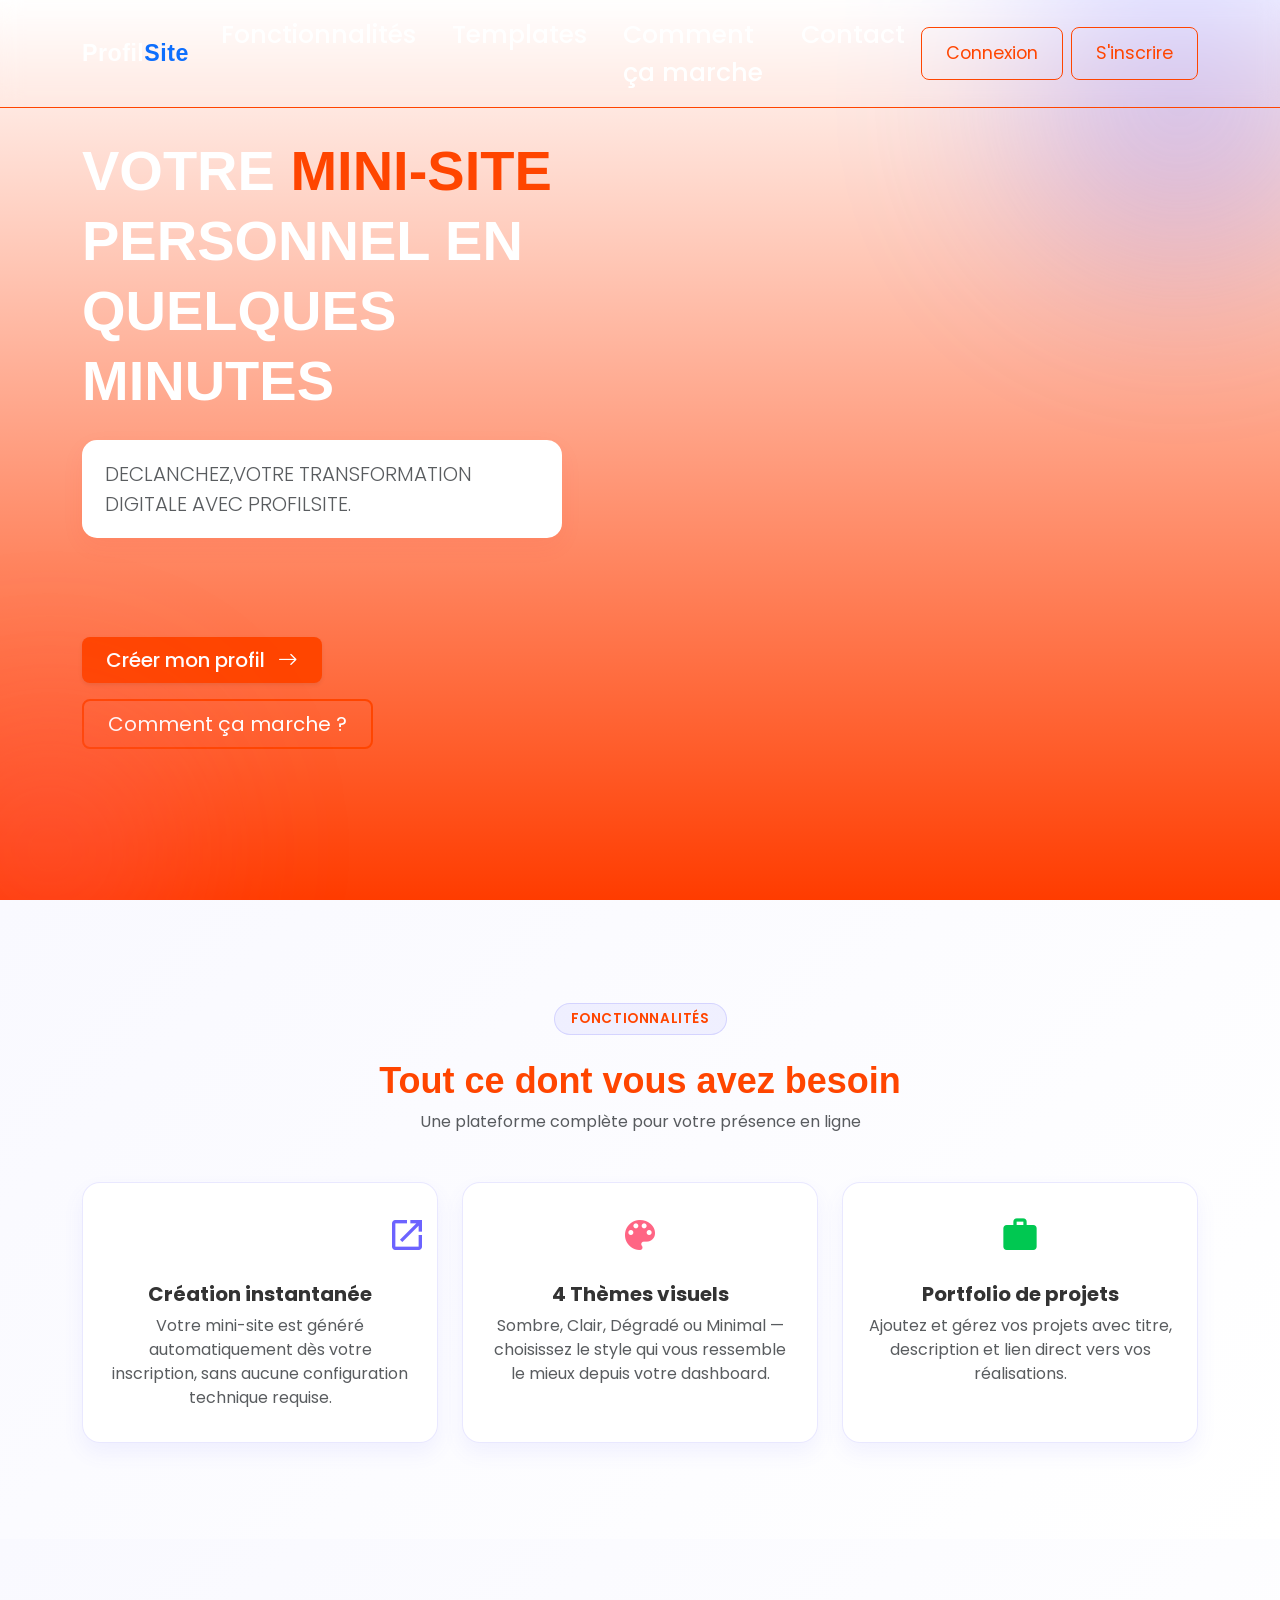
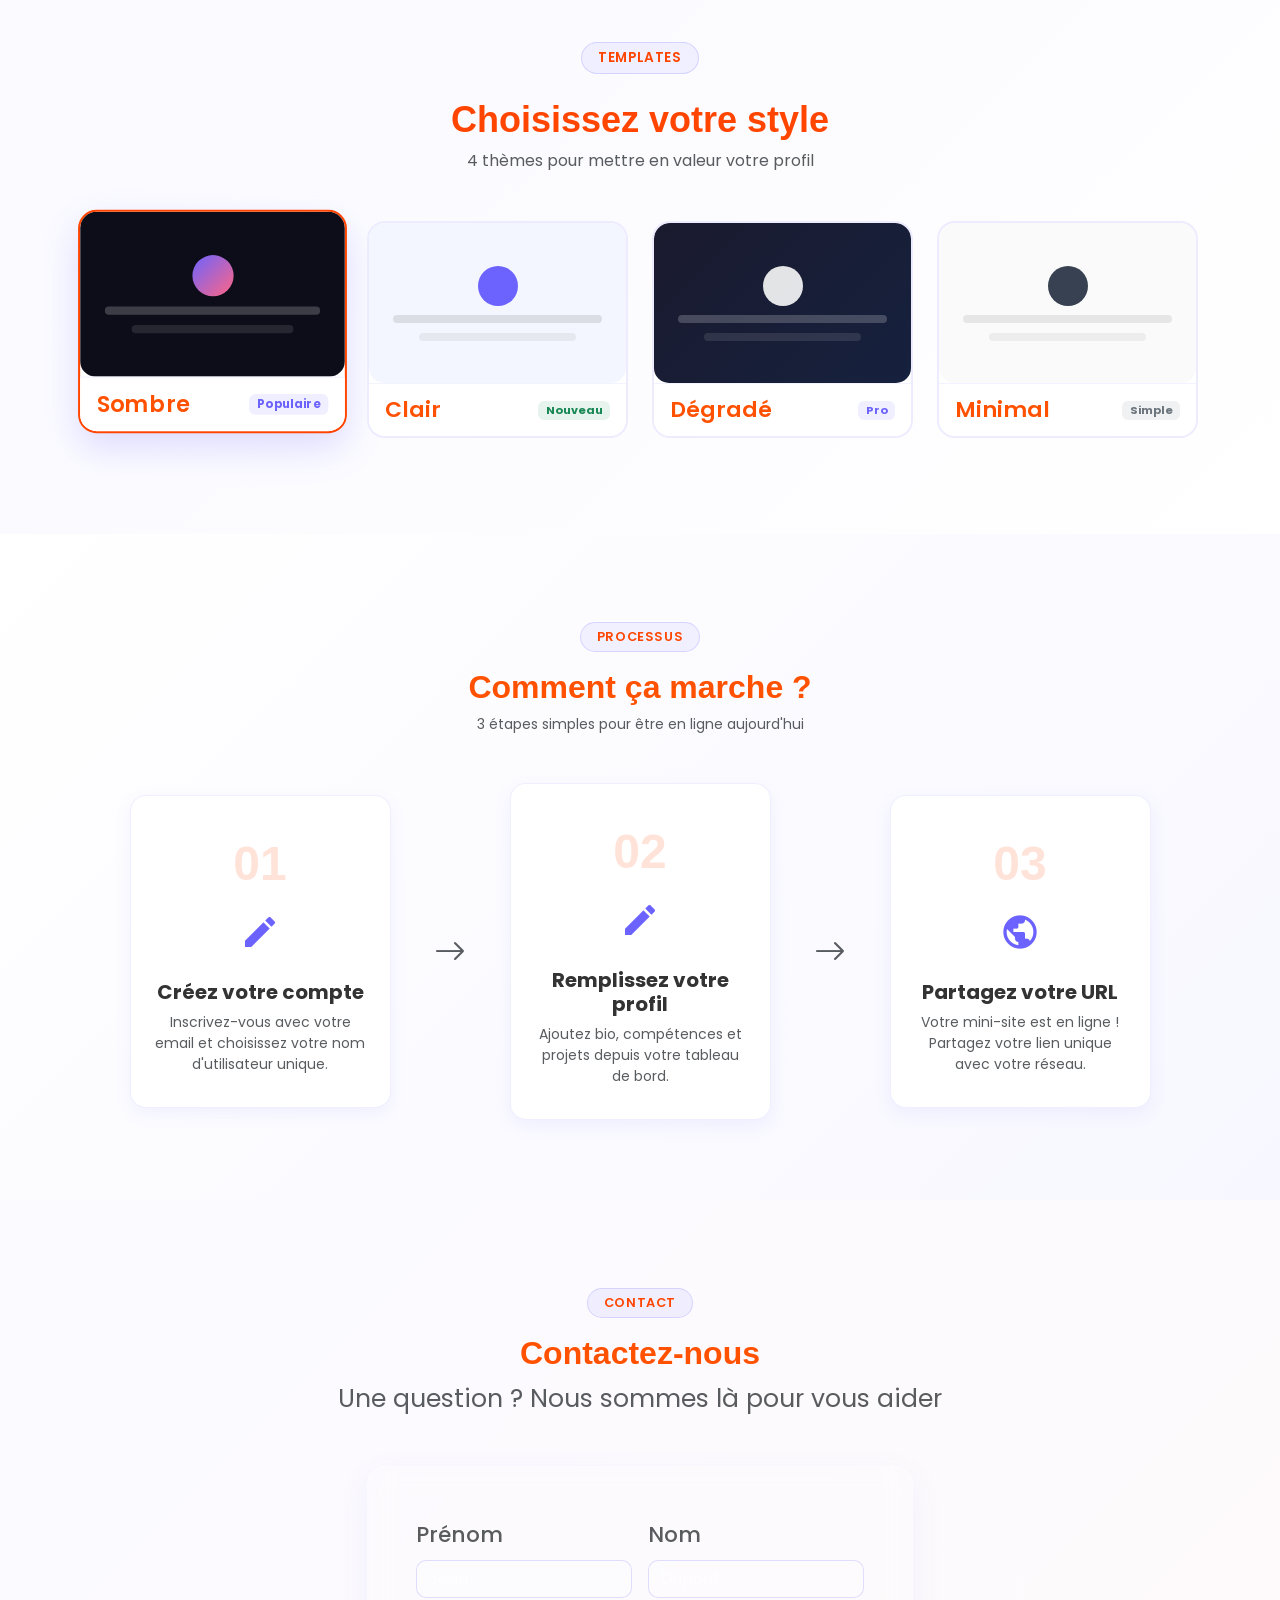
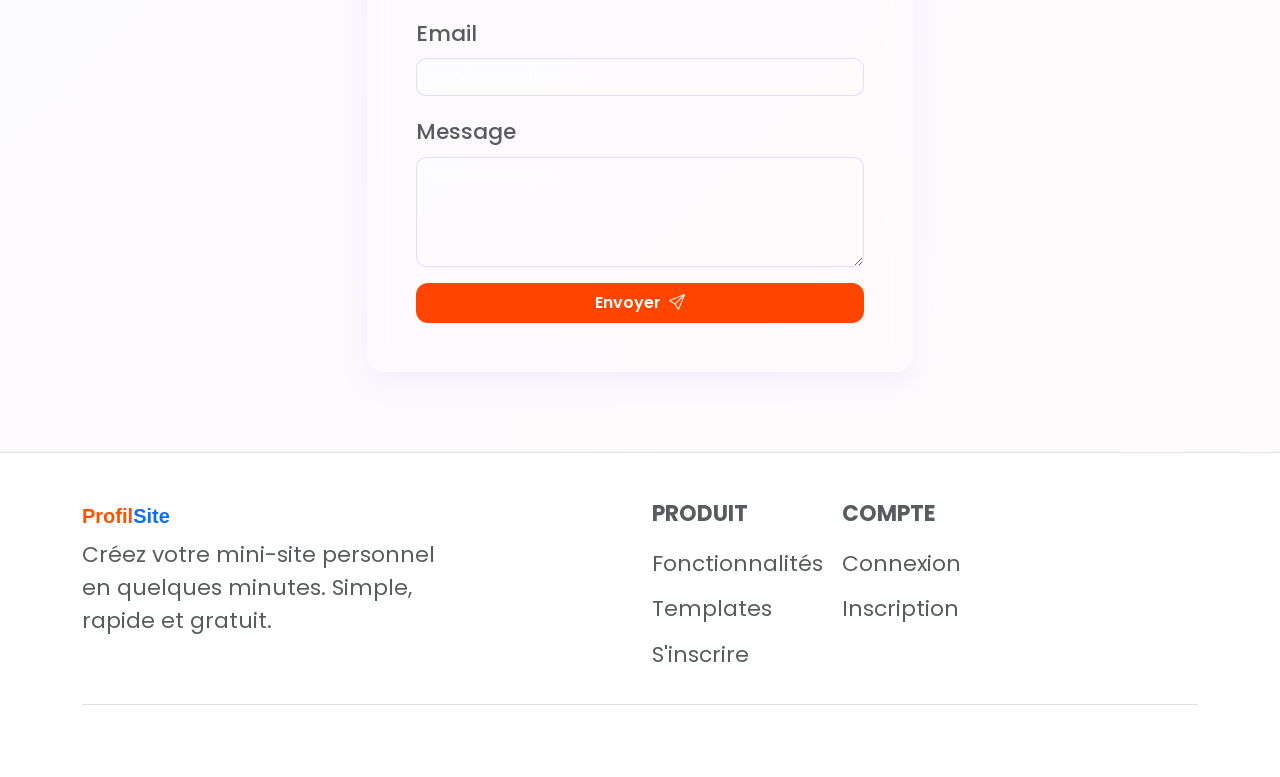
==== commit 39fe6dd0: "Mise à jour du projet avec les dernières modifications" ====
--- a/frontend/index.html
+++ b/frontend/index.html
@@ -13,14 +13,17 @@
     <link href="https://fonts.googleapis.com/css2?family=Roboto:wght@400;700&display=swap" rel="stylesheet">
     <link href="https://fonts.googleapis.com/icon?family=Material+Icons" rel="stylesheet">
     <link href="https://fonts.googleapis.com/icon?family=Material+Icons" rel="stylesheet">
+    <link href="https://fonts.googleapis.com/css2?family=Poppins:wght@400;600;700&display=swap" rel="stylesheet">
     <!-- Styles personnalisés -->
     <link rel="stylesheet" href="css/style.css"/>
 </head>
 <body>
-
-<!-- ============================================================
-     BARRE DE NAVIGATION
-     ============================================================ -->
+<script>
+document.addEventListener('DOMContentLoaded', function() {
+    const card = document.querySelector('.auth-card');
+
+</script>
+<!--BARRE DE NAVIGATION -->
 <nav class="navbar navbar-expand-lg fixed-top" id="navbar">
     <div class="container">
 
@@ -58,9 +61,7 @@
     </div>
 </nav>
 
-<!-- ============================================================
-     SECTION HÉRO
-     ============================================================ -->
+<!--SECTION HÉRO-->
 <section class="hero-section d-flex align-items-center" id="accueil">
     <div class="container">
         <div class="row align-items-center g-5">
@@ -71,11 +72,10 @@
                 <h1 class="display-4 fw-bold font-display mb-4 lh-sm">
                     VOTRE <em>MINI-SITE</em><br/>PERSONNEL EN QUELQUES MINUTES 
                 </h1>
-
                 <p class="lead text-muted mb-4" style="max-width:480px;">
                     DECLANCHEZ,VOTRE TRANSFORMATION DIGITALE AVEC PROFILSITE.
                 </p>
-
+               <br> <br>
                 <div class="d-flex gap-3 flex-wrap mb-5">
                     <a href="register.php" class="btn btn-primary btn-lg px-4 shadow-sm">
                         Créer mon profil <i class="bi bi-arrow-right ms-2"></i>
@@ -91,40 +91,11 @@
                 </div>
             </div>
 
-            <!-- Maquette animée droite -->
-            <div class="col-lg-6 d-none d-lg-flex justify-content-center">
-                <div class="mockup-card">
-                    <!-- Barre du navigateur -->
-                    <div class="mockup-topbar">
-                        <span class="dot dot-red"></span>
-                        <span class="dot dot-yellow"></span>
-                        <span class="dot dot-green"></span>
-                        <span class="mockup-url">profilsite.com/votre_nom</span>
-                    </div>
-                    <!-- Contenu simulé du profil -->
-                    <div class="p-4 text-center">
-                        <div class="mockup-avatar mb-3"></div>
-                        <div class="fw-bold font-display mb-1">Votre Nom</div>
-                        <div class="text-muted small mb-3">Développeur Full Stack</div>
-                        <div class="d-flex gap-1 justify-content-center flex-wrap mb-4">
-                            <span class="badge bg-primary bg-opacity-10 text-primary border border-primary border-opacity-25 fw-normal">PHP</span>
-                            <span class="badge bg-primary bg-opacity-10 text-primary border border-primary border-opacity-25 fw-normal">MySQL</span>
-                            <span class="badge bg-primary bg-opacity-10 text-primary border border-primary border-opacity-25 fw-normal">JS</span>
-                        </div>
-                        <div class="mockup-bar mb-2"></div>
-                        <div class="mockup-bar mb-2 opacity-75"></div>
-                        <div class="mockup-bar opacity-50"></div>
-                    </div>
-                </div>
-            </div>
-
-        </div>
-    </div>
-</section>
-
-<!-- ============================================================
-     SECTION FONCTIONNALITÉS
-     ============================================================ -->
+        </div>
+    </div>
+</section>
+
+<!--SECTION FONCTIONNALITÉS-->
 <section class="py-section" id="fonctionnalites">
     <div class="container">
 
@@ -178,9 +149,7 @@
     </div>
 </section>
 
-<!-- ============================================================
-     SECTION TEMPLATES
-     ============================================================ -->
+<!--SECTION TEMPLATES-->
 <section class="py-section bg-light-ps" id="templates">
     <div class="container">
 
@@ -251,14 +220,12 @@
                     </div>
                 </div>
             </div>
-
-        </div>
-    </div>
-</section>
-
-<!-- ============================================================
-     SECTION COMMENT ÇA MARCHE
-     ============================================================ -->
+        </div>
+    </div>
+</section>
+
+<!-- 
+SECTION COMMENT ÇA MARCHE-->
 <section class="py-section" id="comment">
     <div class="container">
 
--- a/frontend/css/style.css
+++ b/frontend/css/style.css
@@ -1,4 +1,4 @@
-
+/*@import url('https://fonts.googleapis.com/css2?family=Island+Moments&family=Kaushan+Script&family=Poppins:wght@500&display=swap');*/
 /* ---- Variables globales ---- */
 :root {
     --ps-primary:    orangered;
@@ -9,18 +9,14 @@
     --ps-radius:     14px;
     --ps-shadow:     0 8px 32px rgba(108, 99, 255, 0.12);
     --font-display:  'Syne', sans-serif;
-    --font-body:     'DM Sans', sans-serif;
-}
-
-body {
-    font-family: var(--font-body);
+    --font-body:     
+}
+body { 
     color: #ff5100;
-     font-family: 'DM Sans', sans-serif;
      /* Taille globale du texte */
     font-size: 25px; /* valeur par défaut 16px → 18px plus grand */
-    
-}
-
+    font-family: 'Poppins', sans-serif;  
+}
 .font-display { font-family: var(--font-display); }
 
 /*ANIMATIONS*/
@@ -32,6 +28,10 @@
 .fade-up.visible {
     opacity: 1;
     transform: translateY(0);
+}
+.auth-card .form-text {
+    color: #ffffff !important;
+    font-weight: 500;
 }
 
 /*NAVBAR */
@@ -191,9 +191,7 @@
 }
 .nav-link:hover { color: var(--ps-primary) !important; }
 
-/* ============================================================
-   SECTION HÉRO
-   ============================================================ */
+/* SECTION HÉRO */
 .hero-section {
     min-height: 100vh;
     padding-top: 6rem;
@@ -212,10 +210,13 @@
     min-height: 100vh;
     display: flex;
     align-items: center;
-
     background:
-        linear-gradient(135deg, rgba(13,13,26,0.85), rgba(25,25,50,0.85)),
-        url("../images/Video-demo-1-scaled.jpg");
+linear-gradient(to bottom, rgba(255,165,0,0), rgb(255, 60, 0)),
+url("../images/Dao2.jpg");
+
+background-size: cover;
+background-position: center;
+background-repeat: no-repeat;
 
     background-size: cover;
     background-position: center;
@@ -342,9 +343,7 @@
     background: #EEF2FF;
 }
 
-/* ============================================================
-   SECTIONS COMMUNES
-   ============================================================ */
+/* SECTIONS COMMUNES */
 .py-section    { padding: 5rem 0; }
 .bg-light-ps   { background: var(--ps-light-bg); }
 
@@ -747,8 +746,8 @@
 .auth-body {
     min-height: 100vh;
     background:
-        radial-gradient(ellipse at 20% 50%, rgba(108, 99, 255, 0.07) 0%, transparent 50%),
-        var(--ps-light-bg);
+        linear-gradient(rgba(0, 0, 0, 0.55), rgba(0, 0, 0, 0.55)),
+        url('../images/dig-1160x770.jpg') center center / cover no-repeat fixed;
     display: flex;
     align-items: center;
     justify-content: center;
@@ -756,14 +755,6 @@
 }
 
 .auth-wrapper { width: 100%; max-width: 440px; }
-
-.auth-card {
-    background: #fff;
-    border-radius: 20px;
-    padding: 2.5rem;
-    border: 1px solid var(--ps-border);
-    box-shadow: var(--ps-shadow);
-}
 
 /* ============================================================
    DASHBOARD — BARRE LATÉRALE
@@ -1010,3 +1001,14 @@
     .panel     { padding: 1.25rem; }
     .hero-section h1 { font-size: 2.2rem; }
 }
+.auth-card,
+.auth-card p,
+.auth-card small,
+.auth-card label,
+.auth-card .text-muted {
+    color: #ffffff !important;
+}
+
+.auth-card .text-primary {
+    color: #e85d04 !important;
+}
